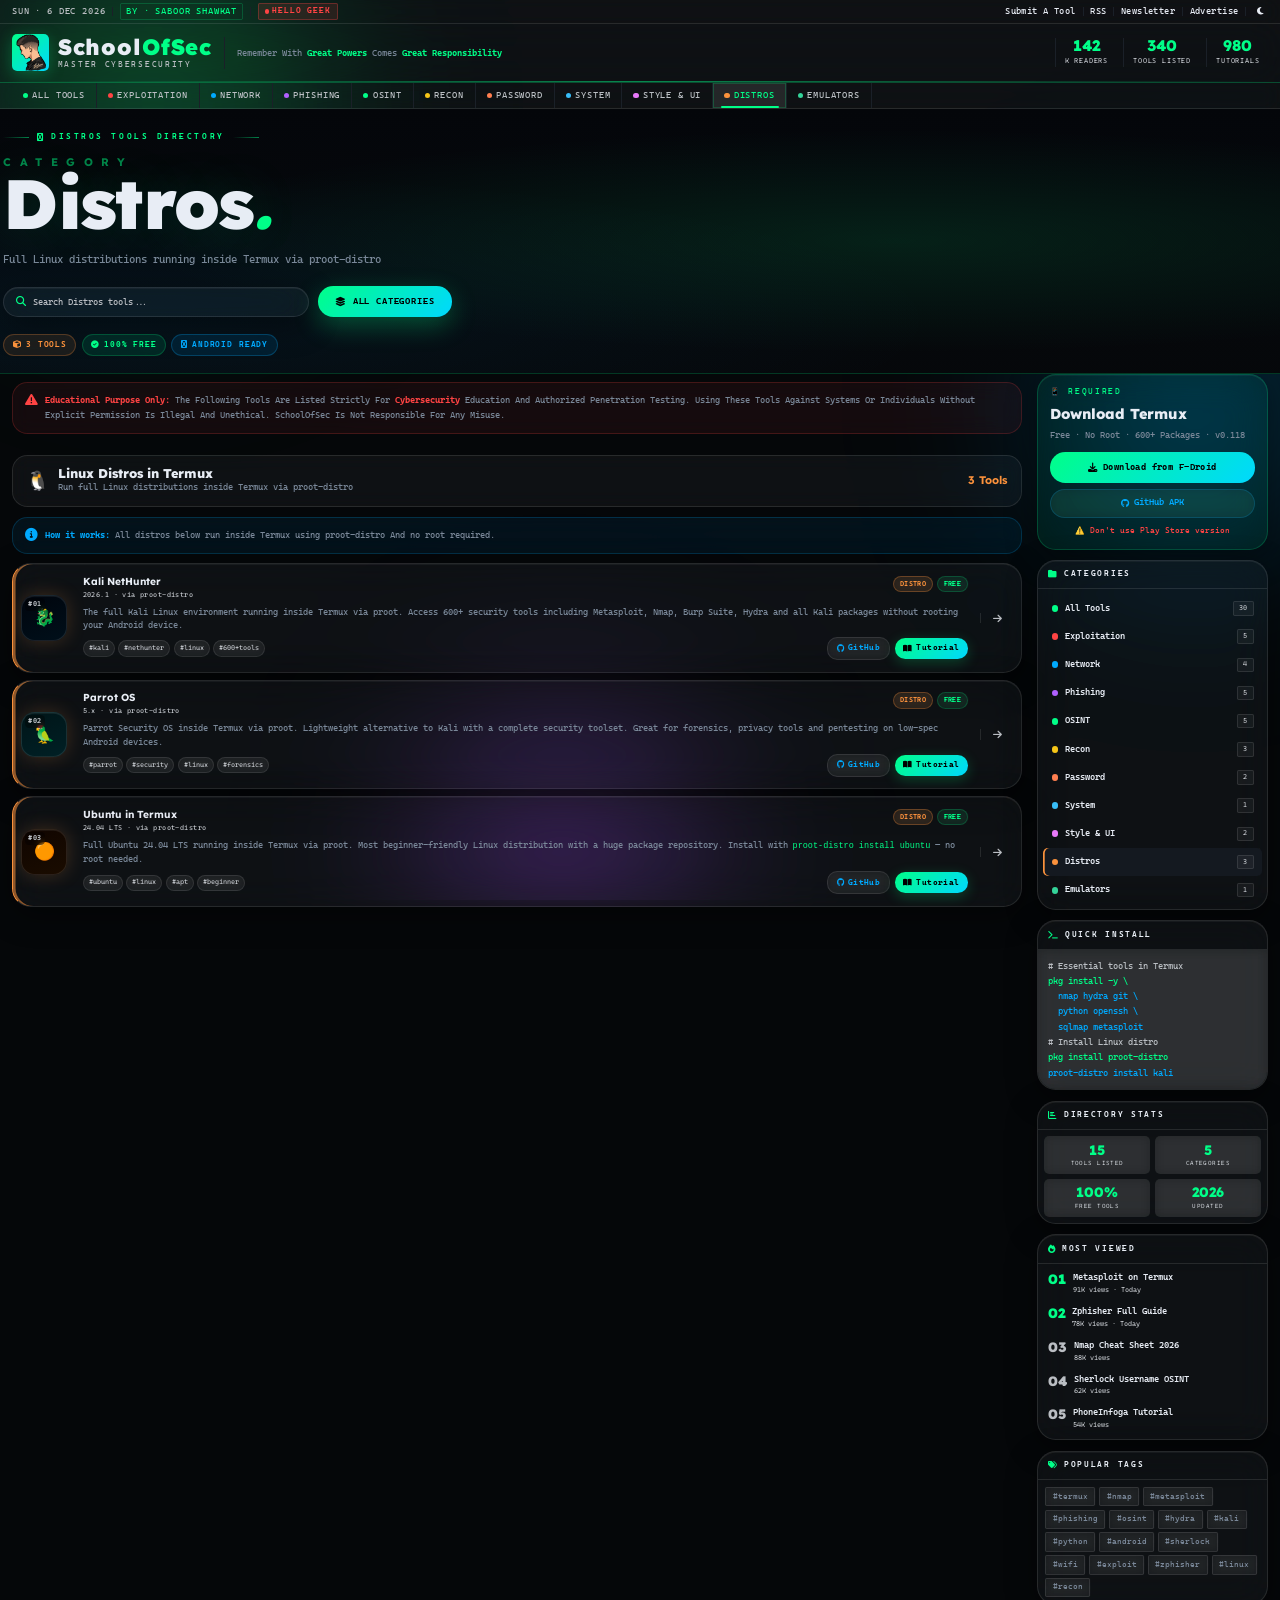
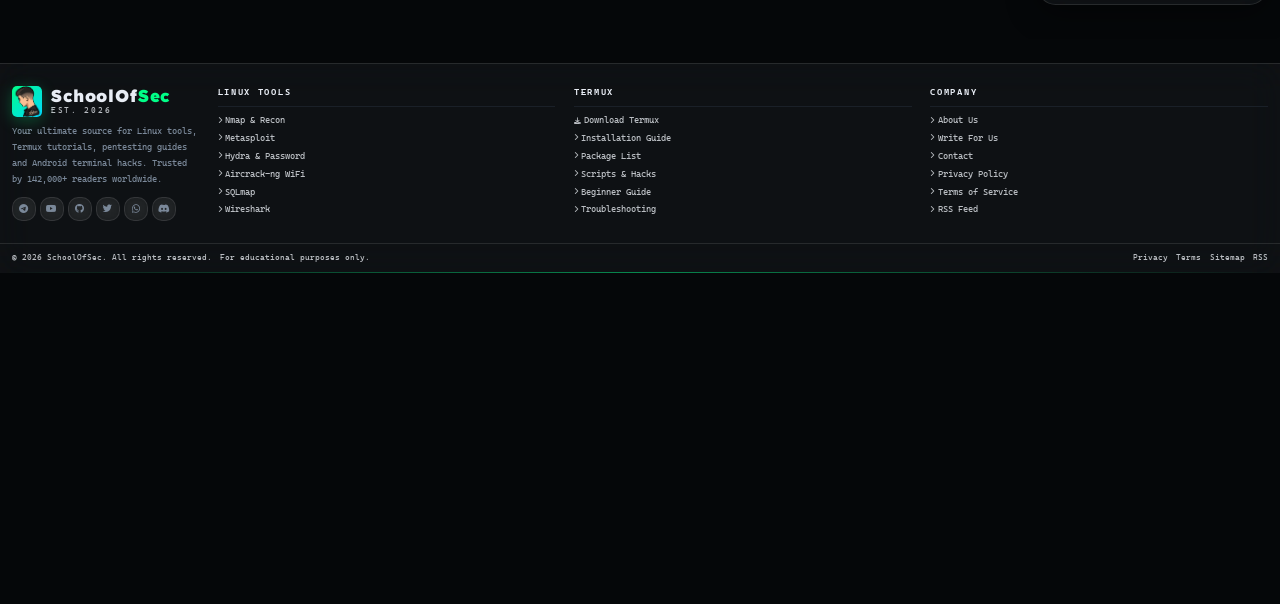
==== distros.html @ 0c061c38 "Add files via upload" ====
<!DOCTYPE html>
<html lang="en" data-theme="dark">
<head>

<meta charset="utf-8"/>
<meta content="width=device-width, initial-scale=1.0, viewport-fit=cover" name="viewport"/>
<title>Linux Distro Tools | SchoolOfSec</title>
<link href="assets/favicon.png" rel="icon" type="image/png"/>
<link href="https://fonts.googleapis.com" rel="preconnect"/>
<link crossorigin="" href="https://fonts.gstatic.com" rel="preconnect"/>
<link href="https://fonts.googleapis.com/css2?family=Lexend+Deca:wght@300;400;500;600;700;800;900&amp;family=Cascadia+Code:wght@200;300;400;500;600;700&amp;display=swap" rel="stylesheet"/>
<link href="https://cdnjs.cloudflare.com/ajax/libs/font-awesome/6.5.0/css/all.min.css" rel="stylesheet"/>
<link href="css/style.css" rel="stylesheet"/>
<link href="css/glass-theme.css" rel="stylesheet"/>
<base target="_blank"/>

</head>
<body>

<div aria-hidden="true" class="aurora-bg">
<span class="aurora-blob ab1"></span>
<span class="aurora-blob ab2"></span>
<span class="aurora-blob ab3"></span>
</div>

<div id="loader">
<div class="loader-term">
<div>root@geektimes:~$ <span style="color:var(--pri)">init_system()</span></div>
<div style="color:var(--t3)">Loading modules...</div>
<div style="color:var(--t3)">Mounting filesystem...</div>
<div style="color:var(--t3)">Establishing secure connection...</div>
</div>
<div class="loader-bar"><div class="loader-bar-inner" id="loaderBar"></div></div>
</div>
<div id="toastContainer"></div>
<div class="modal-overlay" id="modalOverlay" onclick="closeModal(event)">
<div class="modal-box" id="modalBox" onclick="event.stopPropagation()">
<div class="modal-hd">
<div class="modal-title" id="modalTitle">Tutorial</div>
<div class="modal-close" onclick="closeModal()"><i class="fa fa-times"></i></div>
</div>
<div class="modal-bd" id="modalBody"></div>
</div>
</div>

<div class="topbar">
<div class="topbar-w">
<div class="tb-left">
<span class="tb-date" id="tbDate">THU · 21 MAY 2026</span>
<div class="tb-sep"></div>
<span class="tb-edition">BY · SABOOR SHAWKAT</span>
<div class="tb-sep"></div>
<div class="live-pill"><span class="live-dot"></span>HELLO GEEK</div>
</div>
<div class="tb-right">
<a href="#" onclick="showToast('Submit feature coming soon!')">Submit A Tool</a>
<div class="tb-sep2"></div>
<a href="#">RSS</a>
<div class="tb-sep2"></div>
<a href="#">Newsletter</a>
<div class="tb-sep2"></div>
<a href="#">Advertise</a>
<div class="tb-sep2"></div>
<div class="theme-toggle" id="themeToggle" onclick="toggleTheme()" title="Toggle light / dark mode">
<i class="fa fa-moon"></i>
</div>
</div>
</div>
</div>

<div class="masthead">
<div class="mast-w">
<div class="logo-wrap">
<div class="logo-box"><a href="#"><img alt="SchoolOfSec logo" src="assets/profile.png"/></a></div>
<div class="logo-text">
<span class="logo-main">School<span>OfSec</span></span>
<span class="logo-sub">Master Cybersecurity</span>
</div>
</div>
<div class="mast-sep"></div>
<div class="mast-desc">
      Remember With <strong>Great Powers</strong> Comes <strong>Great Responsibility</strong><br/>
</div>
<div class="mast-right">
<div class="mstat"><span class="mstat-n counter" data-target="142">0</span><span class="mstat-l">K Readers</span></div>
<div class="mstat"><span class="mstat-n counter" data-target="340">0</span><span class="mstat-l">Tools Listed</span></div>
<div class="mstat"><span class="mstat-n counter" data-target="980">0</span><span class="mstat-l">Tutorials</span></div>
</div>
</div>
</div>

<div class="cat-strip"><div class="cs-inner">
<a href="index.html" class="cs-btn"><span class="cs-dot" style="background:var(--g)"></span>All Tools</a>
<a href="exploitation.html" class="cs-btn"><span class="cs-dot" style="background:#ff4444"></span>Exploitation</a>
<a href="network.html" class="cs-btn"><span class="cs-dot" style="background:#00aaff"></span>Network</a>
<a href="phishing.html" class="cs-btn"><span class="cs-dot" style="background:#b060ff"></span>Phishing</a>
<a href="osint.html" class="cs-btn"><span class="cs-dot" style="background:#00ff88"></span>OSINT</a>
<a href="recon.html" class="cs-btn"><span class="cs-dot" style="background:#f5c518"></span>Recon</a>
<a href="password.html" class="cs-btn"><span class="cs-dot" style="background:#ff7f50"></span>Password</a>
<a href="system.html" class="cs-btn"><span class="cs-dot" style="background:#38bdf8"></span>System</a>
<a href="style-ui.html" class="cs-btn"><span class="cs-dot" style="background:#e879f9"></span>Style & UI</a>
<a href="distros.html" class="cs-btn act"><span class="cs-dot" style="background:#fb923c"></span>Distros</a>
<a href="emulators.html" class="cs-btn"><span class="cs-dot" style="background:#34d399"></span>Emulators</a>
</div></div>

<div class="kali-hero" style="min-height:0">
  <div class="kali-overlay"></div>
  <div class="kali-inner" style="padding:26px 4px 20px">
    <div class="kali-left">
      <div class="kali-eyebrow">
        <span class="kali-eyebrow-line"></span>
        <span class="kali-eyebrow-tag"><i class="fa fa-linux"></i>Distros Tools Directory</span>
        <span class="kali-eyebrow-line"></span>
      </div>
      <h1 class="kali-title">
        <span class="kali-title-top">CATEGORY</span>
        <span class="kali-title-main">Distros<span class="kali-title-accent">.</span></span>
      </h1>
      <p class="kali-desc">Full Linux distributions running inside Termux via proot-distro</p>
      <div class="kali-actions">
        <div class="kali-search-wrap">
          <i class="fa fa-search kali-search-ico"></i>
          <input type="text" class="kali-search-input" placeholder="Search Distros tools..." id="heroSearch" oninput="liveSearch(this.value)"/>
        </div>
        <a href="index.html" class="kali-cta"><i class="fa fa-layer-group"></i> All Categories</a>
      </div>
      <div class="kali-badges">
        <span class="kali-badge" style="background:#fb923c1a;color:#fb923c;border:1px solid #fb923c40"><i class="fa fa-cube"></i> 3 Tools</span>
        <span class="kali-badge kali-badge-g"><i class="fa fa-check-circle"></i> 100% Free</span>
        <span class="kali-badge kali-badge-b"><i class="fa fa-android"></i> Android Ready</span>
      </div>
    </div>
  </div>
</div>

<div class="wrap">
  <div class="page-layout">
    <div id="toolsContainer">
<div class="warn-box">
<i class="fa fa-exclamation-triangle"></i>
<p><strong>Educational Purpose Only:</strong> The Following Tools Are Listed Strictly For <strong> Cybersecurity </strong> Education And Authorized Penetration Testing. Using These Tools Against Systems Or Individuals Without Explicit Permission Is Illegal And Unethical. SchoolOfSec Is Not Responsible For Any Misuse.</p>
</div>
<div class="cat-section-hd" data-section="distro" style="background:rgba(251,146,60,.06);border:1px solid rgba(251,146,60,.2)">
<div class="csh-icon">🐧</div>
<div class="csh-info">
<div class="csh-title">Linux Distros in Termux</div>
<div class="csh-desc">Run full Linux distributions inside Termux via proot-distro</div>
</div>
<div class="csh-count" style="color:#fb923c">3 Tools</div>
</div>
<div class="info-box">
<i class="fa fa-info-circle"></i>
<p><strong>How it works:</strong> All distros below run inside Termux using proot-distro And no root required.</p>
</div>
<div class="tools-list">
<div class="tool-card tc-distro" data-cat="distro" data-name="kali nethunter kali linux">
<div class="tc-icon-box" style="background:linear-gradient(160deg,#00050d,#000f1a)"><span class="tc-rank">#01</span>🐉</div>
<div class="tc-body">
<div class="tc-top">
<div class="tc-name-wrap"><div class="tc-name">Kali NetHunter</div><div class="tc-ver">2026.1 · via proot-distro</div></div>
<div class="tc-badges"><span class="tcb" style="background:rgba(251,146,60,.1);color:#fb923c;border:1px solid rgba(251,146,60,.3)">Distro</span><span class="tcb tcb-g">Free</span></div>
</div>
<div class="tc-desc">The full Kali Linux environment running inside Termux via proot. Access 600+ security tools including Metasploit, Nmap, Burp Suite, Hydra and all Kali packages without rooting your Android device.</div>
<div class="tc-foot">
<div class="tc-tags"><span class="tc-tag">#kali</span><span class="tc-tag">#nethunter</span><span class="tc-tag">#linux</span><span class="tc-tag">#600+tools</span></div>
<div class="tc-actions">
<a class="tc-btn tc-btn-o" href="#" onclick="showToast('Opening GitHub...')"><i class="fab fa-github"></i> GitHub</a>
<a class="tc-btn tc-btn-g" href="#" onclick="openTutorial('Kali NetHunter','&lt;p&gt;&lt;strong&gt;Install proot-distro:&lt;/strong&gt;&lt;/p&gt;&lt;pre&gt;pkg install proot-distro&lt;/pre&gt;&lt;p&gt;&lt;strong&gt;Install Kali:&lt;/strong&gt;&lt;/p&gt;&lt;pre&gt;proot-distro install kali&lt;/pre&gt;&lt;p&gt;&lt;strong&gt;Login:&lt;/strong&gt;&lt;/p&gt;&lt;pre&gt;proot-distro login kali&lt;/pre&gt;&lt;p&gt;&lt;strong&gt;Update Kali:&lt;/strong&gt;&lt;/p&gt;&lt;pre&gt;apt update &amp;&amp; apt full-upgrade -y&lt;/pre&gt;')"><i class="fa fa-book-open"></i> Tutorial</a>
</div>
</div>
</div>
<div class="tc-arr"><i class="fa fa-arrow-right"></i></div>
</div>
<div class="tool-card tc-distro" data-cat="distro" data-name="parrot os parrot">
<div class="tc-icon-box" style="background:linear-gradient(160deg,#001518,#002025)"><span class="tc-rank">#02</span>🦜</div>
<div class="tc-body">
<div class="tc-top">
<div class="tc-name-wrap"><div class="tc-name">Parrot OS</div><div class="tc-ver">5.x · via proot-distro</div></div>
<div class="tc-badges"><span class="tcb" style="background:rgba(251,146,60,.1);color:#fb923c;border:1px solid rgba(251,146,60,.3)">Distro</span><span class="tcb tcb-g">Free</span></div>
</div>
<div class="tc-desc">Parrot Security OS inside Termux via proot. Lightweight alternative to Kali with a complete security toolset. Great for forensics, privacy tools and pentesting on low-spec Android devices.</div>
<div class="tc-foot">
<div class="tc-tags"><span class="tc-tag">#parrot</span><span class="tc-tag">#security</span><span class="tc-tag">#linux</span><span class="tc-tag">#forensics</span></div>
<div class="tc-actions">
<a class="tc-btn tc-btn-o" href="#" onclick="showToast('Opening GitHub...')"><i class="fab fa-github"></i> GitHub</a>
<a class="tc-btn tc-btn-g" href="#" onclick="openTutorial('Parrot OS','&lt;p&gt;&lt;strong&gt;Install:&lt;/strong&gt;&lt;/p&gt;&lt;pre&gt;pkg install proot-distro\nproot-distro install parrot&lt;/pre&gt;&lt;p&gt;&lt;strong&gt;Login:&lt;/strong&gt;&lt;/p&gt;&lt;pre&gt;proot-distro login parrot&lt;/pre&gt;')"><i class="fa fa-book-open"></i> Tutorial</a>
</div>
</div>
</div>
<div class="tc-arr"><i class="fa fa-arrow-right"></i></div>
</div>
<div class="tool-card tc-distro" data-cat="distro" data-name="ubuntu">
<div class="tc-icon-box" style="background:linear-gradient(160deg,#100500,#1a0c00)"><span class="tc-rank">#03</span>🟠</div>
<div class="tc-body">
<div class="tc-top">
<div class="tc-name-wrap"><div class="tc-name">Ubuntu in Termux</div><div class="tc-ver">24.04 LTS · via proot-distro</div></div>
<div class="tc-badges"><span class="tcb" style="background:rgba(251,146,60,.1);color:#fb923c;border:1px solid rgba(251,146,60,.3)">Distro</span><span class="tcb tcb-g">Free</span></div>
</div>
<div class="tc-desc">Full Ubuntu 24.04 LTS running inside Termux via proot. Most beginner-friendly Linux distribution with a huge package repository. Install with <code style="color:var(--g)">proot-distro install ubuntu</code> — no root needed.</div>
<div class="tc-foot">
<div class="tc-tags"><span class="tc-tag">#ubuntu</span><span class="tc-tag">#linux</span><span class="tc-tag">#apt</span><span class="tc-tag">#beginner</span></div>
<div class="tc-actions">
<a class="tc-btn tc-btn-o" href="#" onclick="showToast('Opening GitHub...')"><i class="fab fa-github"></i> GitHub</a>
<a class="tc-btn tc-btn-g" href="#" onclick="openTutorial('Ubuntu in Termux','&lt;p&gt;&lt;strong&gt;Install:&lt;/strong&gt;&lt;/p&gt;&lt;pre&gt;pkg install proot-distro\nproot-distro install ubuntu&lt;/pre&gt;&lt;p&gt;&lt;strong&gt;Login:&lt;/strong&gt;&lt;/p&gt;&lt;pre&gt;proot-distro login ubuntu&lt;/pre&gt;&lt;p&gt;&lt;strong&gt;Update:&lt;/strong&gt;&lt;/p&gt;&lt;pre&gt;apt update &amp;&amp; apt upgrade -y&lt;/pre&gt;')"><i class="fa fa-book-open"></i> Tutorial</a>
</div>
</div>
</div>
<div class="tc-arr"><i class="fa fa-arrow-right"></i></div>
</div>
</div>
<div id="noResults" style="display:none;text-align:center;padding:40px 20px;color:var(--t3)">
<div style="font-size:36px;margin-bottom:10px">🔍</div>
<div style="font-family:var(--head);font-size:16px;color:var(--t2);margin-bottom:6px">No Tools Found</div>
<div style="font-size:11px">Try A Different Search Term Or Category</div>
</div>
    </div>

    <div class="sidebar">
<div class="widget" style="background:var(--g4);border-color:rgba(0,255,136,.2)">
<div class="w-bd" style="padding:14px">
<div style="font-size:9px;color:var(--g);letter-spacing:2px;text-transform:uppercase;margin-bottom:5px">📱 Required</div>
<div style="font-family:var(--head);font-size:17px;font-weight:800;color:var(--t1);margin-bottom:4px">Download Termux</div>
<div style="font-size:10px;color:var(--t2);margin-bottom:10px">Free · No Root · 600+ Packages · v0.118</div>
<a class="btn-dl" href="https://f-droid.org/packages/com.termux/" onclick="showToast('Redirecting to F-Droid...')" target="_blank"><i class="fa fa-download"></i> Download from F-Droid</a>
<a class="btn-dl-sec" href="https://github.com/termux/termux-app/releases" onclick="showToast('Redirecting to GitHub...')" target="_blank"><i class="fab fa-github"></i> GitHub APK</a>
<div style="font-size:9px;color:var(--r);margin-top:8px;text-align:center">⚠️ Don't use Play Store version</div>
</div>
</div>
<div class="widget"><div class="w-hd"><div class="w-title"><i class="fa fa-folder"></i> Categories</div></div><div class="w-bd" style="padding:6px">
<a href="index.html" class="cat-list-item"><div class="cli-left"><div class="cli-dot" style="background:var(--g)"></div><span class="cli-name">All Tools</span></div><span class="cli-count">30</span></a>
<a href="exploitation.html" class="cat-list-item"><div class="cli-left"><div class="cli-dot" style="background:#ff4444"></div><span class="cli-name">Exploitation</span></div><span class="cli-count">5</span></a>
<a href="network.html" class="cat-list-item"><div class="cli-left"><div class="cli-dot" style="background:#00aaff"></div><span class="cli-name">Network</span></div><span class="cli-count">4</span></a>
<a href="phishing.html" class="cat-list-item"><div class="cli-left"><div class="cli-dot" style="background:#b060ff"></div><span class="cli-name">Phishing</span></div><span class="cli-count">5</span></a>
<a href="osint.html" class="cat-list-item"><div class="cli-left"><div class="cli-dot" style="background:#00ff88"></div><span class="cli-name">OSINT</span></div><span class="cli-count">5</span></a>
<a href="recon.html" class="cat-list-item"><div class="cli-left"><div class="cli-dot" style="background:#f5c518"></div><span class="cli-name">Recon</span></div><span class="cli-count">3</span></a>
<a href="password.html" class="cat-list-item"><div class="cli-left"><div class="cli-dot" style="background:#ff7f50"></div><span class="cli-name">Password</span></div><span class="cli-count">2</span></a>
<a href="system.html" class="cat-list-item"><div class="cli-left"><div class="cli-dot" style="background:#38bdf8"></div><span class="cli-name">System</span></div><span class="cli-count">1</span></a>
<a href="style-ui.html" class="cat-list-item"><div class="cli-left"><div class="cli-dot" style="background:#e879f9"></div><span class="cli-name">Style & UI</span></div><span class="cli-count">2</span></a>
<a href="distros.html" class="cat-list-item" style="background:var(--bg3);box-shadow:inset 2px 0 0 #fb923c"><div class="cli-left"><div class="cli-dot" style="background:#fb923c"></div><span class="cli-name">Distros</span></div><span class="cli-count">3</span></a>
<a href="emulators.html" class="cat-list-item"><div class="cli-left"><div class="cli-dot" style="background:#34d399"></div><span class="cli-name">Emulators</span></div><span class="cli-count">1</span></a>
</div></div>
<div class="widget">
<div class="w-hd"><div class="w-title"><i class="fa fa-terminal"></i> Quick Install</div></div>
<div class="qi-code" onclick="copyToClipboard(this)"><span style="color:var(--t3)"># Essential tools in Termux</span>
<span style="color:var(--g)">pkg install -y \</span>
<span style="color:var(--b)">  nmap hydra git \</span>
<span style="color:var(--b)">  python openssh \</span>
<span style="color:var(--b)">  sqlmap metasploit</span>
<span style="color:var(--t3)"># Install Linux distro</span>
<span style="color:var(--g)">pkg install proot-distro</span>
<span style="color:var(--b)">proot-distro install kali</span></div>
</div>
<div class="widget">
<div class="w-hd"><div class="w-title"><i class="fa fa-chart-bar"></i> Directory Stats</div></div>
<div class="sgrid">
<div class="sbox"><span class="sn counter" data-target="30">0</span><span class="sl">Tools Listed</span></div>
<div class="sbox"><span class="sn counter" data-target="10">0</span><span class="sl">Categories</span></div>
<div class="sbox"><span class="sn">100%</span><span class="sl">Free Tools</span></div>
<div class="sbox"><span class="sn">2026</span><span class="sl">Updated</span></div>
</div>
</div>
<div class="widget">
<div class="w-hd"><div class="w-title"><i class="fa fa-fire"></i> Most Viewed</div></div>
<div class="w-bd" style="padding:4px">
<div class="trow"><div class="tr-n h">01</div><div class="tr-inf"><div class="tr-t">Metasploit on Termux</div><div class="tr-m">91K views · Today</div></div></div>
<div class="trow"><div class="tr-n h">02</div><div class="tr-inf"><div class="tr-t">Zphisher Full Guide</div><div class="tr-m">78K views · Today</div></div></div>
<div class="trow"><div class="tr-n">03</div><div class="tr-inf"><div class="tr-t">Nmap Cheat Sheet 2026</div><div class="tr-m">88K views</div></div></div>
<div class="trow"><div class="tr-n">04</div><div class="tr-inf"><div class="tr-t">Sherlock Username OSINT</div><div class="tr-m">62K views</div></div></div>
<div class="trow"><div class="tr-n">05</div><div class="tr-inf"><div class="tr-t">PhoneInfoga Tutorial</div><div class="tr-m">54K views</div></div></div>
</div>
</div>
<div class="widget">
<div class="w-hd"><div class="w-title"><i class="fa fa-tags"></i> Popular Tags</div></div>
<div class="tcloud">
<span class="tg" onclick="liveSearch('termux')">#termux</span><span class="tg" onclick="liveSearch('nmap')">#nmap</span><span class="tg" onclick="liveSearch('metasploit')">#metasploit</span>
<span class="tg" onclick="liveSearch('phishing')">#phishing</span><span class="tg" onclick="liveSearch('osint')">#osint</span><span class="tg" onclick="liveSearch('hydra')">#hydra</span>
<span class="tg" onclick="liveSearch('kali')">#kali</span><span class="tg" onclick="liveSearch('python')">#python</span><span class="tg" onclick="liveSearch('android')">#android</span>
<span class="tg" onclick="liveSearch('sherlock')">#sherlock</span><span class="tg" onclick="liveSearch('wifi')">#wifi</span><span class="tg" onclick="liveSearch('exploit')">#exploit</span>
<span class="tg" onclick="liveSearch('zphisher')">#zphisher</span><span class="tg" onclick="liveSearch('linux')">#linux</span><span class="tg" onclick="liveSearch('recon')">#recon</span>
</div>
</div>
    </div>
  </div>
</div>

<footer>
<div class="footer-top">
<div>
<div class="logo-wrap" style="margin-bottom:8px">
<div class="logo-box" style="width:36px;height:36px;font-size:18px"><a href="#"><img alt="SchoolOfSec logo" src="assets/profile.png"/></a></div>
<div class="logo-text">
<span class="logo-main" style="font-size:20px">SchoolOf<span>Sec</span></span>
<span class="logo-sub">Est. 2026</span>
</div>
</div>
<p class="fb-desc">Your ultimate source for Linux tools, Termux tutorials, pentesting guides and Android terminal hacks. Trusted by 142,000+ readers worldwide.</p>
<div class="soc-row">
<a class="soc-btn" href="https://t.me/termux_tools_official" onclick="showToast('Opening Telegram...')" target="_blank"><i class="fab fa-telegram"></i></a>
<a class="soc-btn" href="#" onclick="showToast('Opening YouTube...')"><i class="fab fa-youtube"></i></a>
<a class="soc-btn" href="#" onclick="showToast('Opening GitHub...')"><i class="fab fa-github"></i></a>
<a class="soc-btn" href="#" onclick="showToast('Opening Twitter...')"><i class="fab fa-twitter"></i></a>
<a class="soc-btn" href="https://whatsapp.com/channel/0029Vaia9SGHbFUxOSZvwB1y" onclick="showToast('Opening WhatsApp...')" target="_blank"><i class="fab fa-whatsapp"></i></a>
<a class="soc-btn" href="#" onclick="showToast('Opening Discord...')"><i class="fab fa-discord"></i></a>
</div>
</div>
<div>
<div class="fc-t">Linux Tools</div>
<ul class="f-links">
<li><a href="network.html"><i class="fa fa-chevron-right"></i>Nmap &amp; Recon</a></li>
<li><a href="exploitation.html"><i class="fa fa-chevron-right"></i>Metasploit</a></li>
<li><a href="password.html"><i class="fa fa-chevron-right"></i>Hydra &amp; Password</a></li>
<li><a href="network.html"><i class="fa fa-chevron-right"></i>Aircrack-ng WiFi</a></li>
<li><a href="#"><i class="fa fa-chevron-right"></i>SQLmap</a></li>
<li><a href="#"><i class="fa fa-chevron-right"></i>Wireshark</a></li>
</ul>
</div>
<div>
<div class="fc-t">Termux</div>
<ul class="f-links">
<li><a href="https://f-droid.org/packages/com.termux/" onclick="showToast('Redirecting to F-Droid...')" target="_blank"><i class="fa fa-download"></i>Download Termux</a></li>
<li><a href="#"><i class="fa fa-chevron-right"></i>Installation Guide</a></li>
<li><a href="#"><i class="fa fa-chevron-right"></i>Package List</a></li>
<li><a href="#"><i class="fa fa-chevron-right"></i>Scripts &amp; Hacks</a></li>
<li><a href="#"><i class="fa fa-chevron-right"></i>Beginner Guide</a></li>
<li><a href="#"><i class="fa fa-chevron-right"></i>Troubleshooting</a></li>
</ul>
</div>
<div>
<div class="fc-t">Company</div>
<ul class="f-links">
<li><a href="#"><i class="fa fa-chevron-right"></i>About Us</a></li>
<li><a href="#"><i class="fa fa-chevron-right"></i>Write For Us</a></li>
<li><a href="#"><i class="fa fa-chevron-right"></i>Contact</a></li>
<li><a href="#"><i class="fa fa-chevron-right"></i>Privacy Policy</a></li>
<li><a href="#"><i class="fa fa-chevron-right"></i>Terms of Service</a></li>
<li><a href="#"><i class="fa fa-chevron-right"></i>RSS Feed</a></li>
</ul>
</div>
</div>
<div class="footer-bot">
<div class="fb-l">
<span>© 2026 SchoolOfSec. All rights reserved.</span>
<span>For educational purposes only.</span>
</div>
<div class="fb-r">
<a href="#">Privacy</a>
<a href="#">Terms</a>
<a href="#">Sitemap</a>
<a href="#">RSS</a>
</div>
</div>
</footer>

<div id="backToTop" onclick="window.scrollTo({top:0,behavior:'smooth'})"><i class="fa fa-arrow-up"></i></div>

<script src="js/main.js"></script>
</body>
</html>
---- css/style.css ----
/* ============================================================
   DESIGN TOKENS
   ============================================================ */
:root {
  --bg0:#050709; --bg1:#0a0d12; --bg2:#0f1318; --bg3:#141920; --bg4:#1a2028; --surf:#1e2530;
  --g:#00ff88; --g2:#00cc6a; --g3:#00ff8833; --g4:#00ff8812; --g5:#00ff8808;
  --b:#00aaff; --b2:#00aaff33; --b3:#00aaff11;
  --y:#f5c518; --r:#ff4444; --p:#b060ff; --o:#ff7f50;
  --t1:#e8edf5; --t2:#7a8899; --t3:#babec3;
  --mono:'Cascadia Code','Courier New',monospace;
  --head:'Lexend Deca',sans-serif;
  --rad:6px; --rad2:10px; --rad3:14px;
  --shadow-glow:0 0 20px rgba(0,255,136,0.15),0 0 40px rgba(0,255,136,0.05);
}
[data-theme="light"]{
  --bg0:#f0f4f8; --bg1:#ffffff; --bg2:#f5f8fc; --bg3:#eaeef4; --bg4:#e0e6ef;
  --g:#007a3d; --g2:#006030; --g3:#007a3d22; --g4:#007a3d0e; --g5:#007a3d08;
  --b:#006fa8; --b2:#006fa822; --b3:#006fa810;
  --t1:#0d1520; --t2:#4a5a6e; --t3:#9aabb8;
  --shadow-glow:0 0 20px rgba(0,122,61,0.15),0 0 40px rgba(0,122,61,0.05);
}

/* ── OVERFLOW FIX ── */
html,body{overflow-x:hidden;max-width:100%;width:100%}
body>*{max-width:100%;overflow-x:hidden}
*,*::before,*::after{box-sizing:border-box;margin:0;padding:0}
html{scroll-behavior:smooth;-webkit-tap-highlight-color:transparent;zoom:.85}
body{font-family:var(--mono);background:var(--bg0);color:var(--t1);font-size:14px;line-height:1.6;transition:background .3s,color .3s;position:relative;cursor:default}
a{color:inherit;text-decoration:none}
img{display:block;max-width:100%}
button{cursor:pointer;font-family:var(--mono)}
input,button{max-width:100%}

.wrap{max-width:100%;margin:0 auto;padding:0 14px;width:100%}

/* ── LOADING SCREEN ── */
#loader{position:fixed;inset:0;background:var(--bg0);z-index:100000;display:flex;flex-direction:column;align-items:center;justify-content:center;transition:opacity .6s,visibility .6s}
#loader.hidden{opacity:0;visibility:hidden}
.loader-term{font-family:var(--mono);font-size:13px;color:var(--g);line-height:1.8}
.loader-bar{width:200px;height:2px;background:var(--bg4);border-radius:2px;margin-top:20px;overflow:hidden}
.loader-bar-inner{height:100%;width:0%;background:linear-gradient(90deg,var(--g),var(--b));border-radius:2px;transition:width .3s}

/* ── TOPBAR ── */
.topbar{background:var(--bg2);border-bottom:1px solid var(--bg4);height:28px;display:flex;align-items:center;overflow:hidden;padding-left:env(safe-area-inset-left);padding-right:env(safe-area-inset-right)}
.topbar-w{max-width:100%;margin:0 auto;padding:0 14px;width:100%;display:flex;align-items:center;justify-content:space-between;gap:10px;overflow:hidden}
.tb-left{display:flex;align-items:center;gap:8px;flex-shrink:0}
.tb-date{font-size:10px;color:var(--t3);letter-spacing:1px;white-space:nowrap}
.tb-sep{width:1px;height:10px;background:var(--bg4);flex-shrink:0}
.tb-edition{font-size:10px;color:var(--g);border:1px solid var(--g3);padding:1px 6px;border-radius:2px;letter-spacing:1px;white-space:nowrap}
.live-pill{display:inline-flex;align-items:center;gap:4px;background:rgba(255,68,68,.12);border:1px solid rgba(255,68,68,.3);color:var(--r);font-size:9px;font-weight:700;letter-spacing:1px;padding:2px 7px;border-radius:2px;white-space:nowrap;flex-shrink:0}
.live-dot{width:5px;height:5px;background:var(--r);border-radius:50%;flex-shrink:0;animation:lp 1.5s ease infinite}
@keyframes lp{0%,100%{transform:scale(1)}50%{transform:scale(1.7);opacity:.4}}
.tb-right{display:flex;align-items:center;gap:8px;flex-shrink:0}
.tb-right a{font-size:10px;color:var(--t1);letter-spacing:.5px;white-space:nowrap;transition:color .15s}
.tb-right a:hover{color:var(--g)}
.tb-sep2{width:1px;height:10px;background:var(--bg4)}
.theme-toggle{display:flex;align-items:center;justify-content:center;width:18px;height:18px;border-radius:50%;color:var(--t1);font-size:10px;cursor:pointer;transition:color .15s,transform .3s;flex-shrink:0}
.theme-toggle:hover{color:var(--g);transform:rotate(20deg)}

/* ── MASTHEAD ── */
.masthead{background:var(--bg1);border-bottom:2px solid var(--g);padding:12px 0;overflow:hidden;position:relative}
.masthead::after{content:'';position:absolute;bottom:0;left:0;right:0;height:1px;background:linear-gradient(90deg,transparent,var(--g),transparent);opacity:.5}
.mast-w{max-width:100%;margin:0 auto;padding:0 14px;display:flex;align-items:center;gap:14px;flex-wrap:wrap;width:100%}
.logo-wrap{display:flex;align-items:center;gap:10px;flex-shrink:0}
.logo-box{width:44px;height:44px;background:var(--g);border-radius:var(--rad);display:flex;align-items:center;justify-content:center;font-size:22px;flex-shrink:0;position:relative;overflow:hidden;transition:transform .3s,box-shadow .3s}
.logo-box img{width:100%;height:100%;object-fit:cover;display:block}
.logo-box a{width:100%;height:100%;display:flex;align-items:center;justify-content:center}
.logo-box:hover{transform:rotate(5deg) scale(1.05);box-shadow:var(--shadow-glow)}
.logo-box::after{content:'';position:absolute;inset:0;background:linear-gradient(135deg,transparent 40%,rgba(255,255,255,.2) 50%,transparent 60%);transform:translateX(-100%);transition:transform .5s}
.logo-box:hover::after{transform:translateX(100%)}
.logo-text{display:flex;flex-direction:column;line-height:1.1}
.logo-main{font-family:var(--head);font-size:26px;font-weight:900;letter-spacing:1px;color:var(--t1);white-space:nowrap}
.logo-main span{color:var(--g)}
.logo-sub{font-size:9px;color:var(--t3);letter-spacing:2px;text-transform:uppercase;margin-top:2px}
.mast-sep{width:1px;height:38px;background:var(--bg4);flex-shrink:0}
.mast-desc{font-size:11px;color:var(--t2);line-height:1.5;flex:1;min-width:0}
.mast-desc strong{color:var(--g)}
.mast-right{display:flex;align-items:center;gap:8px;flex-wrap:wrap;flex-shrink:0}
.mstat{text-align:center;padding:0 10px;border-left:1px solid var(--bg4);transition:transform .2s}
.mstat:hover{transform:translateY(-2px)}
.mstat-n{font-family:var(--head);font-size:18px;font-weight:800;color:var(--g);display:block;line-height:1;transition:color .2s}
.mstat:hover .mstat-n{color:var(--t1)}
.mstat-l{font-size:8px;color:var(--t3);letter-spacing:1px;text-transform:uppercase;margin-top:3px;display:block}

/* ── NAVBAR ── */
.navbar{position:sticky;top:0;z-index:200;background:var(--bg2);border-bottom:1px solid var(--bg4);overflow:visible;backdrop-filter:blur(12px);background:rgba(15,19,24,.9)}
.nav-w{max-width:100%;margin:0 auto;padding:0 14px;height:42px;display:flex;align-items:stretch;width:100%}
.nav-list{display:flex;align-items:stretch;list-style:none;flex:1;gap:0;overflow-x:auto;scrollbar-width:none;-webkit-overflow-scrolling:touch}
.nav-list::-webkit-scrollbar{display:none}
.nav-list>li{position:relative;display:flex;flex-shrink:0}
.nav-list>li>a{display:flex;align-items:center;gap:4px;padding:0 12px;font-size:11px;font-weight:600;letter-spacing:.5px;color:var(--t2);border-right:1px solid var(--bg4);transition:all .15s;white-space:nowrap;text-transform:uppercase;position:relative}
.nav-list>li>a::after{content:'';position:absolute;bottom:0;left:0;width:0;height:2px;background:var(--g);transition:width .3s}
.nav-list>li>a:hover,.nav-list>li.cur>a{color:var(--t1);background:var(--bg3)}
.nav-list>li>a:hover::after{width:100%}
.nav-list>li.cur>a{color:var(--g);border-bottom:2px solid var(--g)}
.nav-list>li.cur>a::after{display:none}
.nbadge{font-size:8px;font-weight:800;padding:1px 5px;border-radius:2px;letter-spacing:.5px}
.nb-g{background:var(--g);color:#000} .nb-b{background:var(--b);color:#000} .nb-r{background:var(--r);color:#fff}
.chev{font-size:8px;opacity:.4;transition:transform .2s}
.nav-list>li:hover .chev{transform:rotate(180deg)}
.ddrop{position:absolute;top:100%;left:0;background:var(--bg2);border:1px solid var(--bg4);border-top:2px solid var(--g);min-width:190px;padding:5px;opacity:0;visibility:hidden;transform:translateY(-6px) scale(.95);transition:all .18s;z-index:300;box-shadow:0 20px 50px rgba(0,0,0,.6);border-radius:0 0 var(--rad) var(--rad)}
.nav-list>li:hover .ddrop{opacity:1;visibility:visible;transform:translateY(0) scale(1)}
.ddrop a{display:flex;align-items:center;gap:8px;padding:7px 9px;font-size:11px;color:var(--t2);border-radius:4px;transition:all .12s;position:relative;overflow:hidden}
.ddrop a::before{content:'';position:absolute;left:0;top:0;bottom:0;width:2px;background:var(--g);transform:scaleY(0);transition:transform .2s}
.ddrop a:hover{color:var(--g);background:var(--g4)}
.ddrop a:hover::before{transform:scaleY(1)}
.ddrop a i{width:13px;color:var(--g);font-size:11px}
.ddrop-sep{height:1px;background:var(--bg4);margin:3px 0}
.nav-right{display:flex;align-items:center;gap:5px;padding-left:8px;flex-shrink:0}
.nsearch{display:flex;align-items:center;background:var(--bg3);border:1px solid var(--bg4);border-radius:4px;padding:4px 9px;gap:5px;transition:border-color .2s,box-shadow .2s}
.nsearch:focus-within{border-color:var(--g);box-shadow:0 0 0 3px var(--g4)}
.nsearch input{background:none;border:none;outline:none;font-family:var(--mono);font-size:10px;color:var(--t1);width:110px}
.nsearch input::placeholder{color:var(--t3)}
.nsearch i{color:var(--t3);font-size:11px;transition:color .2s}
.nsearch:focus-within i{color:var(--g)}
.icon-btn{width:30px;height:30px;background:var(--bg3);border:1px solid var(--bg4);border-radius:4px;display:flex;align-items:center;justify-content:center;color:var(--t2);font-size:12px;transition:all .15s;position:relative;flex-shrink:0;cursor:pointer;overflow:hidden}
.icon-btn:hover{color:var(--g);border-color:var(--g3);transform:translateY(-1px);box-shadow:var(--shadow-glow)}
.icon-btn .dot{position:absolute;top:4px;right:4px;width:5px;height:5px;background:var(--r);border-radius:50%;border:1px solid var(--bg2);animation:lp 2s ease infinite}
[data-theme="dark"] .i-sun{display:inline}[data-theme="dark"] .i-moon{display:none}
[data-theme="light"] .i-sun{display:none}[data-theme="light"] .i-moon{display:inline}

/* ── CAT STRIP ── */
.cat-strip{background:var(--bg3);border-bottom:1px solid var(--bg4);overflow-x:auto;scrollbar-width:none;-webkit-overflow-scrolling:touch;width:100%}
.cat-strip::-webkit-scrollbar{display:none}
.cs-inner{display:flex;align-items:center;max-width:100%;margin:0 auto;padding:0 14px;white-space:nowrap;min-width:max-content}
.cs-btn{display:flex;align-items:center;gap:5px;padding:7px 13px;font-size:10px;letter-spacing:1px;color:var(--t3);border-right:1px solid var(--bg4);cursor:pointer;transition:all .15s;text-transform:uppercase;white-space:nowrap;flex-shrink:0;position:relative}
.cs-btn:hover,.cs-btn.act{color:var(--t1);background:var(--bg4)}
.cs-btn.act{color:var(--g)}
.cs-btn.act::after{content:'';position:absolute;bottom:0;left:10%;right:10%;height:2px;background:var(--g);border-radius:2px}
.cs-dot{width:6px;height:6px;border-radius:50%;flex-shrink:0;transition:transform .2s,box-shadow .2s}
.cs-btn:hover .cs-dot{transform:scale(1.3);box-shadow:0 0 8px currentColor}

/* ============================================================
   KALI HERO BANNER — ENHANCED
   ============================================================ */
.kali-hero{
  position:relative;overflow:hidden;
  background:#050709;
  min-height:420px;
  display:flex;align-items:center;
  border-bottom:2px solid rgba(0,255,136,.2);
}
.kali-canvas{position:absolute;inset:0;width:100%;height:100%;opacity:.18;pointer-events:none}
.kali-overlay{
  position:absolute;inset:0;pointer-events:none;
  background:
    radial-gradient(ellipse at 70% 50%, rgba(0,255,136,.10) 0%,transparent 60%),
    radial-gradient(ellipse at 10% 80%, rgba(0,170,255,.07) 0%,transparent 50%),
    linear-gradient(180deg,rgba(5,7,9,.0) 0%,rgba(5,7,9,.8) 100%);
}
.kali-inner{
  max-width:100%;margin:0 auto;padding:20px 10px 16px;
  position:relative;z-index:2;
  display:flex;align-items:center;gap:40px;width:100%;
}
.kali-left{flex:1;min-width:0}
.kali-eyebrow{display:flex;align-items:center;gap:10px;margin-bottom:16px}
.kali-eyebrow-line{flex:0 0 30px;height:1px;background:linear-gradient(90deg,transparent,rgba(0,255,136,.5))}
.kali-eyebrow-tag{font-size:9px;font-weight:700;letter-spacing:3px;color:var(--g);text-transform:uppercase;display:flex;align-items:center;gap:6px;white-space:nowrap}
.kali-eyebrow-tag i{font-size:10px;animation:lp 2s ease infinite}

.kali-title{
  font-family:var(--head);
  line-height:.92;
  margin-bottom:18px;
  display:flex;flex-direction:column;
}
.kali-title-top{
  font-size:13px;letter-spacing:10px;font-weight:700;
  color:rgba(0,255,136,.5);text-transform:uppercase;
  margin-bottom:4px;
}
.kali-title-main{
  font-size:clamp(48px,7vw,82px);font-weight:900;
  color:#e8edf5;letter-spacing:-1px;
  text-shadow:0 0 60px rgba(0,255,136,.15);
  position:relative;
}
/* Glitch effect on hover */
.kali-title-main:hover{animation:glitch .3s ease}
@keyframes glitch{
  0%{text-shadow:2px 0 var(--r),-2px 0 var(--b)}
  25%{text-shadow:-2px 0 var(--r),2px 0 var(--b)}
  50%{text-shadow:2px 0 var(--b),-2px 0 var(--r)}
  75%{text-shadow:-2px 0 var(--b),2px 0 var(--r)}
  100%{text-shadow:0 0 60px rgba(0,255,136,.15)}
}
.kali-title-accent{color:var(--g);font-style:italic}
.kali-title-sub{
  font-size:clamp(12px,2vw,16px);letter-spacing:8px;font-weight:600;
  color:var(--t2);text-transform:uppercase;margin-top:4px;
}

.kali-desc{font-size:12.5px;color:var(--t2);line-height:1.75;max-width:540px;margin-bottom:20px}

.kali-terminal-line{
  display:inline-flex;align-items:center;gap:4px;
  background:rgba(0,0,0,.5);border:1px solid rgba(0,255,136,.15);
  border-radius:6px;padding:8px 14px;
  font-family:var(--mono);font-size:11px;
  margin-bottom:22px;
  transition:border-color .3s,box-shadow .3s;
}
.kali-terminal-line:hover{border-color:rgba(0,255,136,.4);box-shadow:0 0 15px rgba(0,255,136,.1)}
.kali-prompt{color:#e879f9;font-weight:700}
.kali-at{color:var(--t3)}
.kali-path{color:var(--b)}
.kali-sym{color:var(--t1);margin:0 4px}
.kali-cmd{color:var(--g)}
.kali-cursor{color:var(--g);animation:blink .8s step-end infinite}
@keyframes blink{50%{opacity:0}}

.kali-actions{display:flex;gap:10px;align-items:center;flex-wrap:wrap;margin-bottom:20px}
.kali-search-wrap{
  display:flex;align-items:center;gap:8px;
  background:rgba(255,255,255,.04);border:1px solid rgba(0,255,136,.2);
  border-radius:8px;padding:10px 14px;flex:1;min-width:200px;max-width:360px;
  transition:border-color .2s,box-shadow .2s,background .2s;
}
.kali-search-wrap:focus-within{border-color:var(--g);background:rgba(0,255,136,.04);box-shadow:0 0 0 3px var(--g4)}
.kali-search-ico{color:var(--g);font-size:12px;flex-shrink:0;transition:transform .2s}
.kali-search-wrap:focus-within .kali-search-ico{transform:scale(1.2)}
.kali-search-input{background:none;border:none;outline:none;font-family:var(--mono);font-size:11px;color:var(--t1);width:100%;min-width:0}
.kali-search-input::placeholder{color:var(--t3)}
.kali-cta{
  display:inline-flex;align-items:center;gap:7px;
  background:var(--g);color:#000;
  padding:10px 20px;border-radius:8px;
  font-size:11px;font-weight:800;letter-spacing:1px;
  text-transform:uppercase;transition:all .2s;white-space:nowrap;flex-shrink:0;
  position:relative;overflow:hidden;
}
.kali-cta:hover{background:var(--g2);transform:translateY(-2px);box-shadow:0 8px 24px rgba(0,255,136,.25)}
.kali-cta::after{content:'';position:absolute;inset:0;background:linear-gradient(135deg,transparent 40%,rgba(255,255,255,.3) 50%,transparent 60%);transform:translateX(-100%);transition:transform .5s}
.kali-cta:hover::after{transform:translateX(100%)}

.kali-badges{display:flex;gap:6px;flex-wrap:wrap}
.kali-badge{
  display:inline-flex;align-items:center;gap:5px;
  font-size:9px;font-weight:700;letter-spacing:1px;
  padding:4px 10px;border-radius:3px;text-transform:uppercase;
  transition:transform .2s,box-shadow .2s;cursor:default;
}
.kali-badge:hover{transform:translateY(-2px)}
.kali-badge-r{background:rgba(255,68,68,.1);color:#ff4444;border:1px solid rgba(255,68,68,.25)}
.kali-badge-g{background:rgba(0,255,136,.07);color:var(--g);border:1px solid rgba(0,255,136,.2)}
.kali-badge-b{background:rgba(0,170,255,.1);color:var(--b);border:1px solid rgba(0,170,255,.25)}
.kali-badge-y{background:rgba(245,197,24,.1);color:#f5c518;border:1px solid rgba(245,197,24,.25)}
.kali-badge-r:hover{box-shadow:0 4px 12px rgba(255,68,68,.2)}
.kali-badge-g:hover{box-shadow:0 4px 12px rgba(0,255,136,.2)}
.kali-badge-b:hover{box-shadow:0 4px 12px rgba(0,170,255,.2)}
.kali-badge-y:hover{box-shadow:0 4px 12px rgba(245,197,24,.2)}

/* Right side — dragon badge */
.kali-right{flex-shrink:0;display:flex;flex-direction:column;align-items:center;gap:20px}
.kali-dragon-badge{position:relative;width:170px;height:170px;display:flex;align-items:center;justify-content:center;flex-shrink:0}
.kali-dragon-inner{
  width:110px;height:110px;border-radius:50%;
  background:radial-gradient(circle at 40% 35%,#0d1a0f 0%,#050709 70%);
  border:2px solid rgba(0,255,136,.3);
  display:flex;flex-direction:column;align-items:center;justify-content:center;
  position:relative;z-index:3;
  box-shadow:0 0 40px rgba(0,255,136,.12),inset 0 0 20px rgba(0,255,136,.06);
  transition:transform .3s,box-shadow .3s;
}
.kali-dragon-badge:hover .kali-dragon-inner{transform:scale(1.05);box-shadow:0 0 60px rgba(0,255,136,.2),inset 0 0 30px rgba(0,255,136,.1)}
.kali-dragon-icon{font-size:36px;margin-bottom:2px;filter:drop-shadow(0 0 8px rgba(0,255,136,.3));transition:transform .3s}
.kali-dragon-badge:hover .kali-dragon-icon{transform:scale(1.1) rotate(5deg)}
.kali-dragon-label{font-family:var(--head);font-size:11px;font-weight:900;letter-spacing:4px;color:var(--g)}
.kali-dragon-sub{font-size:7px;letter-spacing:3px;color:var(--t3);text-transform:uppercase}
.kali-dragon-ring{
  position:absolute;border-radius:50%;border:1px solid;
  animation:rotatering linear infinite;
}
.kali-ring1{
  width:130px;height:130px;
  border-color:rgba(0,255,136,.15);
  border-top-color:rgba(0,255,136,.5);
  animation-duration:8s;
}
.kali-ring2{
  width:150px;height:150px;
  border-color:rgba(0,255,136,.07);
  border-right-color:rgba(0,170,255,.4);
  animation-duration:14s;
  animation-direction:reverse;
}
.kali-ring3{
  width:168px;height:168px;
  border-color:rgba(0,255,136,.04);
  border-bottom-color:rgba(176,96,255,.3);
  animation-duration:20s;
}
@keyframes rotatering{to{transform:rotate(360deg)}}

.kali-stat-grid{display:grid;grid-template-columns:1fr 1fr;gap:8px}
.kali-stat{
  background:rgba(255,255,255,.03);border:1px solid rgba(0,255,136,.1);
  border-radius:8px;padding:12px 14px;text-align:center;min-width:72px;
  transition:all .2s;cursor:default;
}
.kali-stat:hover{background:rgba(0,255,136,.05);border-color:rgba(0,255,136,.25);transform:translateY(-2px)}
.kali-stat-n{font-family:var(--head);font-size:20px;font-weight:900;color:var(--g);display:block;line-height:1;transition:transform .2s}
.kali-stat:hover .kali-stat-n{transform:scale(1.1)}
.kali-stat-l{font-size:8px;color:var(--t3);letter-spacing:1px;text-transform:uppercase;margin-top:4px;display:block}

/* ============================================================
   CATEGORIES GRID SECTION
   ============================================================ */
.cat-grid-section{
  background:var(--bg1);
  border-bottom:1px solid var(--bg4);
  padding:28px 0 24px;
}
.cgs-header{display:flex;align-items:flex-start;justify-content:space-between;gap:16px;flex-wrap:wrap;margin-bottom:18px}
.cgs-title-wrap{display:flex;align-items:center;gap:8px}
.cgs-bar{width:3px;height:18px;background:var(--g);border-radius:2px;flex-shrink:0;animation:pulsebar 2s ease infinite}
@keyframes pulsebar{0%,100%{opacity:1}50%{opacity:.5}}
.cgs-title{font-family:var(--head);font-size:12px;font-weight:800;letter-spacing:.5px;text-transform:uppercase;color:var(--t1)}
.cgs-chip{font-size:9px;background:var(--bg3);border:1px solid var(--bg4);color:var(--t3);padding:2px 8px;border-radius:2px;letter-spacing:.5px}
.cgs-sub{font-size:10px;color:var(--t3);letter-spacing:.5px;align-self:flex-end}

.cat-grid{
  display:grid;
  grid-template-columns:repeat(5,1fr);
  gap:10px;
}
.cat-grid-card{
  display:flex;align-items:center;gap:8px;
  background:var(--bg2);border:1px solid var(--bg4);
  border-radius:var(--rad2);padding:10px 10px;
  cursor:pointer;transition:all .2s;position:relative;overflow:hidden;
  border-bottom:2px solid transparent;
}
.cat-grid-card::after{
  content:'';position:absolute;inset:0;
  background:radial-gradient(circle at 20% 50%,rgba(255,255,255,.025),transparent 60%);
  pointer-events:none;
}
.cat-grid-card:hover{
  background:var(--bg3);
  transform:translateY(-2px);
  box-shadow:0 8px 24px rgba(0,0,0,.25);
  border-bottom-color:var(--cgc,var(--g));
}
.cgc-icon{
  width:38px;height:38px;border-radius:8px;flex-shrink:0;
  display:flex;align-items:center;justify-content:center;
  font-size:18px;border:1px solid transparent;
  transition:transform .2s,box-shadow .2s;
}
.cat-grid-card:hover .cgc-icon{transform:scale(1.1) rotate(5deg);box-shadow:0 0 12px var(--cgc,var(--g))}
.cgc-body{flex:1;min-width:0}
.cgc-name{font-family:var(--head);font-size:11px;font-weight:700;color:var(--t1);line-height:1.2;white-space:nowrap;overflow:hidden;text-overflow:ellipsis}
.cgc-desc{font-size:8px;color:var(--t3);margin-top:2px;white-space:nowrap;overflow:hidden;text-overflow:ellipsis}
.cgc-count{font-size:8px;font-weight:700;margin-top:4px;letter-spacing:.5px}
.cgc-arrow{font-size:8px;opacity:0;transform:translateX(-4px);transition:all .2s;flex-shrink:0}
.cat-grid-card:hover .cgc-arrow{opacity:1;transform:translateX(0)}

/* ============================================================
   SECTION HEADER
   ============================================================ */
.sh{display:flex;align-items:center;justify-content:space-between;padding:20px 0 10px;border-bottom:1px solid var(--bg4);margin-bottom:14px}
.sh-l{display:flex;align-items:center;gap:8px}
.sh-bar{width:3px;height:16px;border-radius:2px;flex-shrink:0}
.sh-title{font-family:var(--head);font-size:14px;font-weight:800;letter-spacing:.5px;text-transform:uppercase;color:var(--t1)}
.sh-chip{font-size:9px;background:var(--bg3);border:1px solid var(--bg4);color:var(--t3);padding:2px 8px;border-radius:2px;letter-spacing:.5px}
.sh-link{font-size:10px;color:var(--g);letter-spacing:1px;display:flex;align-items:center;gap:4px;transition:gap .15s;white-space:nowrap}
.sh-link:hover{gap:7px}

/* ============================================================
   FILTER TABS
   ============================================================ */
.filter-tabs{display:flex;gap:6px;flex-wrap:wrap;padding:16px 0 4px}
.ftab{
  display:inline-flex;align-items:center;gap:6px;
  padding:7px 14px;border-radius:var(--rad2);
  font-size:10px;font-weight:700;letter-spacing:.5px;
  border:1px solid var(--bg4);background:var(--bg2);
  color:var(--t2);cursor:pointer;transition:all .18s;
  text-transform:uppercase;white-space:nowrap;
  position:relative;overflow:hidden;
}
.ftab:hover{color:var(--t1);border-color:var(--bg4);background:var(--bg3);transform:translateY(-1px)}
.ftab.act{color:#000;border-color:transparent}
.ftab i{font-size:10px}
.ftab .fc{font-size:8px;background:rgba(0,0,0,.2);padding:1px 5px;border-radius:10px;font-weight:800}
.ftab::after{content:'';position:absolute;inset:0;background:linear-gradient(135deg,transparent 40%,rgba(255,255,255,.2) 50%,transparent 60%);transform:translateX(-100%);transition:transform .5s}
.ftab:hover::after{transform:translateX(100%)}

/* ============================================================
   CATEGORY SECTION HEADER STRIP
   ============================================================ */
.cat-section-hd{
  display:flex;align-items:center;gap:10px;
  padding:12px 16px;
  border-radius:var(--rad2);
  margin:24px 0 12px;
  position:relative;overflow:hidden;
}
.cat-section-hd::before{content:'';position:absolute;inset:0;opacity:.07}
.csh-icon{font-size:22px;flex-shrink:0;position:relative;z-index:1;transition:transform .3s}
.cat-section-hd:hover .csh-icon{transform:scale(1.2) rotate(10deg)}
.csh-info{flex:1;position:relative;z-index:1}
.csh-title{font-family:var(--head);font-size:15px;font-weight:800;color:var(--t1);line-height:1}
.csh-desc{font-size:10px;color:var(--t2);margin-top:2px}
.csh-count{font-family:var(--head);font-size:13px;font-weight:700;position:relative;z-index:1;flex-shrink:0}

/* ============================================================
   TOOL CARD — landscape compact with 3D tilt
   ============================================================ */
.tools-list{display:flex;flex-direction:column;gap:8px;width:100%}

.tool-card{
  display:flex;align-items:stretch;
  background:var(--bg2);border:1px solid var(--bg4);
  border-radius:var(--rad2);overflow:hidden;
  cursor:pointer;transition:all .2s;
  width:100%;position:relative;
  border-left:3px solid transparent;
  transform-style:preserve-3d;
  perspective:1000px;
}
.tool-card:hover{background:var(--bg3);transform:translateX(2px) translateZ(10px)}
.tool-card.tc-exploit{border-left-color:var(--r)}
.tool-card.tc-network{border-left-color:var(--b)}
.tool-card.tc-phishing{border-left-color:var(--p)}
.tool-card.tc-osint{border-left-color:var(--g)}
.tool-card.tc-recon{border-left-color:var(--y)}
.tool-card.tc-password{border-left-color:var(--o)}
.tool-card.tc-system{border-left-color:#38bdf8}
.tool-card.tc-style{border-left-color:#e879f9}
.tool-card.tc-distro{border-left-color:#fb923c}
.tool-card.tc-emulator{border-left-color:#34d399}

.tool-card:hover.tc-exploit{background:rgba(255,68,68,.04)}
.tool-card:hover.tc-network{background:rgba(0,170,255,.04)}
.tool-card:hover.tc-phishing{background:rgba(176,96,255,.04)}
.tool-card:hover.tc-osint{background:rgba(0,255,136,.04)}
.tool-card:hover.tc-recon{background:rgba(245,197,24,.04)}
.tool-card:hover.tc-password{background:rgba(255,127,80,.04)}
.tool-card:hover.tc-system{background:rgba(56,189,248,.04)}
.tool-card:hover.tc-style{background:rgba(232,121,249,.04)}
.tool-card:hover.tc-distro{background:rgba(251,146,60,.04)}
.tool-card:hover.tc-emulator{background:rgba(52,211,153,.04)}

/* Spotlight effect */
.tool-card::before{
  content:'';position:absolute;inset:0;
  background:radial-gradient(circle at var(--mouse-x,50%) var(--mouse-y,50%),rgba(0,255,136,.08),transparent 50%);
  opacity:0;transition:opacity .3s;pointer-events:none;z-index:1;
}
.tool-card:hover::before{opacity:1}

/* icon box */
.tc-icon-box{
  width:40px;flex-shrink:0;
  display:flex;align-items:center;justify-content:center;
  font-size:20px;position:relative;
  background:var(--bg3);border-right:1px solid var(--bg4);
  transition:background .2s;
}
.tool-card:hover .tc-icon-box{background:var(--bg4)}
.tc-icon-box .tc-rank{
  position:absolute;top:5px;left:5px;
  font-family:var(--mono);font-size:8px;font-weight:700;
  color:var(--t3);letter-spacing:.5px;
}

/* body */
.tc-body{flex:1;padding:11px 14px;display:flex;flex-direction:column;justify-content:space-between;gap:6px;min-width:0;position:relative;z-index:2}
.tc-top{display:flex;align-items:flex-start;justify-content:space-between;gap:8px}
.tc-name-wrap{flex:1;min-width:0}
.tc-name{font-family:var(--head);font-size:12px;font-weight:700;color:var(--t1);line-height:1.2;word-wrap:break-word;transition:color .15s}
.tool-card:hover .tc-name{color:var(--g)}
.tc-ver{font-size:8px;color:var(--t3);font-family:var(--mono);letter-spacing:.5px;margin-top:2px}
.tc-badges{display:flex;gap:4px;flex-wrap:wrap;flex-shrink:0}
.tcb{font-size:8px;font-weight:700;padding:2px 7px;border-radius:2px;letter-spacing:.5px;text-transform:uppercase;white-space:nowrap;transition:transform .2s}
.tcb:hover{transform:scale(1.05)}
.tcb-g{background:var(--g4);color:var(--g);border:1px solid var(--g3)}
.tcb-r{background:rgba(255,68,68,.12);color:var(--r);border:1px solid rgba(255,68,68,.25)}
.tcb-b{background:rgba(0,170,255,.1);color:var(--b);border:1px solid var(--b2)}
.tcb-y{background:rgba(245,197,24,.1);color:var(--y);border:1px solid rgba(245,197,24,.25)}
.tcb-p{background:rgba(176,96,255,.1);color:var(--p);border:1px solid rgba(176,96,255,.25)}

/* desc */
.tc-desc{font-size:10px;color:var(--t2);line-height:1.55;word-wrap:break-word}

/* footer */
.tc-foot{display:flex;align-items:center;justify-content:space-between;flex-wrap:wrap;gap:6px}
.tc-tags{display:flex;gap:4px;flex-wrap:wrap}
.tc-tag{font-size:8px;color:var(--t3);background:var(--bg4);padding:2px 6px;border-radius:2px;font-family:var(--mono);transition:all .2s;cursor:pointer}
.tc-tag:hover{background:var(--g);color:#000}
.tc-actions{display:flex;align-items:center;gap:6px}
.tc-btn{
  display:inline-flex;align-items:center;gap:4px;
  padding:5px 10px;border-radius:var(--rad);
  font-size:9px;font-weight:700;border:none;
  transition:all .18s;text-decoration:none;cursor:pointer;
  white-space:nowrap;font-family:var(--mono);letter-spacing:.5px;
  position:relative;overflow:hidden;
}
.tc-btn::after{content:'';position:absolute;inset:0;background:linear-gradient(135deg,transparent 40%,rgba(255,255,255,.2) 50%,transparent 60%);transform:translateX(-100%);transition:transform .5s}
.tc-btn:hover::after{transform:translateX(100%)}
.tc-btn-g{background:var(--g);color:#000}
.tc-btn-g:hover{background:var(--g2);transform:translateY(-1px);box-shadow:0 4px 12px rgba(0,255,136,.3)}
.tc-btn-o{background:transparent;color:var(--b);border:1px solid var(--b2)}
.tc-btn-o:hover{background:var(--b3);transform:translateY(-1px)}

/* difficulty stars */
.tc-diff{display:flex;align-items:center;gap:3px;font-size:9px;color:var(--t3)}
.tc-diff .dot-fill{color:var(--g)}
.tc-diff .dot-half{color:var(--y)}

/* right arrow */
.tc-arr{padding:0 14px;display:flex;align-items:center;justify-content:center;color:var(--t3);font-size:12px;flex-shrink:0;transition:color .15s,transform .15s;border-left:1px solid var(--bg4);position:relative;z-index:2}
.tool-card:hover .tc-arr{color:var(--g);transform:translateX(2px)}

/* ============================================================
   GRID VIEW (2-col for featured)
   ============================================================ */
.tools-grid-2{display:grid;grid-template-columns:1fr 1fr;gap:8px}

/* ============================================================
   FEATURED TOOL CARD (bigger)
   ============================================================ */
.tool-card-feat{
  background:var(--bg2);border:1px solid var(--bg4);
  border-radius:var(--rad3);overflow:hidden;cursor:pointer;
  transition:all .2s;flex-direction:column;display:flex;
  position:relative;
}
.tool-card-feat:hover{border-color:rgba(0,255,136,.3);transform:translateY(-2px);box-shadow:0 8px 30px rgba(0,0,0,.3)}
.tool-card-feat::before{
  content:'';position:absolute;inset:0;
  background:radial-gradient(circle at var(--mouse-x,50%) var(--mouse-y,50%),rgba(0,255,136,.06),transparent 50%);
  opacity:0;transition:opacity .3s;pointer-events:none;z-index:1;
}
.tool-card-feat:hover::before{opacity:1}
.tcf-banner{
  height:100px;display:flex;align-items:center;justify-content:center;
  font-size:44px;position:relative;overflow:hidden;flex-shrink:0;
}
.tcf-banner::before{content:'';position:absolute;inset:0;background-image:linear-gradient(rgba(0,255,136,.05) 1px,transparent 1px),linear-gradient(90deg,rgba(0,255,136,.05) 1px,transparent 1px);background-size:20px 20px}
.tcf-body{padding:14px;flex:1;display:flex;flex-direction:column;gap:8px;position:relative;z-index:2}
.tcf-cats{display:flex;gap:5px;flex-wrap:wrap}
.tcf-name{font-family:var(--head);font-size:14px;font-weight:800;color:var(--t1);line-height:1.2;word-wrap:break-word;transition:color .15s}
.tool-card-feat:hover .tcf-name{color:var(--g)}
.tcf-desc{font-size:11px;color:var(--t2);line-height:1.6;word-wrap:break-word}
.tcf-foot{display:flex;align-items:center;justify-content:space-between;gap:8px;flex-wrap:wrap;padding-top:8px;border-top:1px solid var(--bg4);margin-top:auto}
.tcf-foot-left{display:flex;gap:5px;flex-wrap:wrap}

/* ============================================================
   SIDEBAR
   ============================================================ */
.page-layout{display:grid;grid-template-columns:1fr 272px;gap:18px;padding:0 0 40px;align-items:start}
.sidebar{display:flex;flex-direction:column;gap:12px;position:sticky;top:52px;min-width:0}
.widget{background:var(--bg2);border:1px solid var(--bg4);border-radius:var(--rad2);overflow:hidden;width:100%;transition:transform .2s,border-color .2s}
.widget:hover{border-color:var(--bg4)}
.w-hd{padding:9px 12px;border-bottom:1px solid var(--bg4);display:flex;align-items:center;justify-content:space-between}
.w-title{font-size:9px;font-weight:700;letter-spacing:2px;text-transform:uppercase;color:var(--t1);display:flex;align-items:center;gap:6px}
.w-title i{color:var(--g);font-size:10px;transition:transform .2s}
.widget:hover .w-title i{transform:scale(1.2)}
.w-link{font-size:8px;color:var(--g)}
.w-bd{padding:8px}
/* dl */
.btn-dl{display:flex;align-items:center;justify-content:center;gap:6px;background:var(--g);color:#000;padding:10px;border-radius:var(--rad);font-size:11px;font-weight:700;letter-spacing:.5px;border:none;transition:all .2s;width:100%;text-decoration:none;cursor:pointer;position:relative;overflow:hidden}
.btn-dl:hover{background:var(--g2);transform:translateY(-1px);box-shadow:0 4px 16px rgba(0,255,136,.25)}
.btn-dl::after{content:'';position:absolute;inset:0;background:linear-gradient(135deg,transparent 40%,rgba(255,255,255,.3) 50%,transparent 60%);transform:translateX(-100%);transition:transform .5s}
.btn-dl:hover::after{transform:translateX(100%)}
.btn-dl-sec{display:flex;align-items:center;justify-content:center;gap:6px;background:transparent;color:var(--b);padding:8px;border-radius:var(--rad);font-size:10px;font-weight:600;border:1px solid var(--b2);transition:all .2s;width:100%;text-decoration:none;margin-top:6px;cursor:pointer}
.btn-dl-sec:hover{background:var(--b3);transform:translateY(-1px)}
/* cat list */
.cat-list-item{display:flex;align-items:center;justify-content:space-between;padding:8px 10px;border-radius:var(--rad);cursor:pointer;transition:all .12s;gap:8px}
.cat-list-item:hover{background:var(--bg3);transform:translateX(2px)}
.cli-left{display:flex;align-items:center;gap:8px}
.cli-dot{width:8px;height:8px;border-radius:50%;flex-shrink:0;transition:transform .2s,box-shadow .2s}
.cat-list-item:hover .cli-dot{transform:scale(1.2);box-shadow:0 0 6px currentColor}
.cli-name{font-size:10px;font-weight:600;color:var(--t1);transition:color .2s}
.cat-list-item:hover .cli-name{color:var(--g)}
.cli-count{font-size:8px;font-family:var(--mono);color:var(--t3);background:var(--bg3);border:1px solid var(--bg4);padding:1px 6px;border-radius:2px;transition:all .2s}
.cat-list-item:hover .cli-count{background:var(--g);color:#000;border-color:var(--g)}
/* tags */
.tcloud{display:flex;flex-wrap:wrap;gap:4px;padding:8px}
.tg{font-size:9px;background:var(--bg3);border:1px solid var(--bg4);color:var(--t2);padding:3px 8px;border-radius:2px;cursor:pointer;transition:all .12s}
.tg:hover{background:var(--g);color:#000;border-color:var(--g);transform:translateY(-1px)}
/* stats */
.sgrid{display:grid;grid-template-columns:1fr 1fr;gap:5px;padding:7px}
.sbox{background:var(--bg3);border-radius:var(--rad);padding:8px;text-align:center;transition:all .2s;cursor:default}
.sbox:hover{background:var(--bg4);transform:translateY(-2px)}
.sn{font-family:var(--head);font-size:16px;font-weight:800;color:var(--g);display:block;line-height:1;transition:transform .2s}
.sbox:hover .sn{transform:scale(1.1)}
.sl{font-size:7px;color:var(--t3);letter-spacing:.5px;text-transform:uppercase;margin-top:2px;display:block}
/* quick install */
.qi-code{background:var(--bg0);padding:10px 12px;font-family:var(--mono);font-size:10px;color:var(--g);line-height:1.8;overflow-x:auto;white-space:pre;position:relative;cursor:pointer;transition:background .2s}
.qi-code:hover{background:var(--bg1)}
.qi-code::after{content:'Click to copy';position:absolute;top:4px;right:6px;font-size:7px;color:var(--t3);background:var(--bg3);padding:1px 4px;border-radius:2px;opacity:0;transition:opacity .2s}
.qi-code:hover::after{opacity:1}
/* trending */
.trow{display:flex;align-items:flex-start;gap:8px;padding:6px 8px;border-radius:var(--rad);cursor:pointer;transition:all .12s}
.trow:hover{background:var(--bg3);transform:translateX(2px)}
.tr-n{font-family:var(--head);font-size:16px;font-weight:900;color:var(--t3);line-height:1;min-width:18px;flex-shrink:0;transition:color .2s}
.tr-n.h{color:var(--g)}
.trow:hover .tr-n.h{color:var(--t1)}
.tr-t{font-size:10px;font-weight:600;color:var(--t1);line-height:1.3;margin-bottom:2px;word-wrap:break-word;transition:color .2s}
.trow:hover .tr-t{color:var(--g)}
.tr-m{font-size:8px;color:var(--t3)}

/* ============================================================
   INFO / WARN BOXES
   ============================================================ */
.info-box{background:rgba(0,170,255,.07);border:1px solid rgba(0,170,255,.2);border-radius:var(--rad2);padding:12px 14px;margin:10px 0;display:flex;align-items:flex-start;gap:9px;transition:all .2s}
.info-box:hover{border-color:rgba(0,170,255,.4);box-shadow:0 4px 16px rgba(0,170,255,.1)}
.info-box i{color:var(--b);font-size:15px;flex-shrink:0;margin-top:1px;transition:transform .2s}
.info-box:hover i{transform:scale(1.2)}
.info-box p{font-size:11px;color:var(--t2);line-height:1.6;margin:0;word-wrap:break-word}
.info-box p strong{color:var(--b)}
.warn-box{background:rgba(255,68,68,.07);border:1px solid rgba(255,68,68,.2);border-radius:var(--rad2);padding:12px 14px;margin:10px 0;display:flex;align-items:flex-start;gap:9px;transition:all .2s}
.warn-box:hover{border-color:rgba(255,68,68,.4);box-shadow:0 4px 16px rgba(255,68,68,.1)}
.warn-box i{color:var(--r);font-size:15px;flex-shrink:0;margin-top:1px;animation:shake 2s ease infinite}
@keyframes shake{0%,100%{transform:rotate(0)}10%{transform:rotate(-5deg)}20%{transform:rotate(5deg)}30%{transform:rotate(0)}}
.warn-box p{font-size:11px;color:var(--t2);line-height:1.6;margin:0;word-wrap:break-word}
.warn-box p strong{color:var(--r)}

/* ============================================================
   FOOTER
   ============================================================ */
footer{margin-top:28px;background:var(--bg1);border-top:1px solid var(--bg4);overflow:hidden;position:relative}
footer::before{content:'';position:absolute;bottom:0;left:0;right:0;height:1px;background:linear-gradient(90deg,transparent,var(--g),transparent);opacity:.5}
.footer-top{max-width:100%;margin:0 auto;padding:26px 14px;display:grid;grid-template-columns:220px 1fr 1fr 1fr;gap:22px;width:100%}
.fb-desc{font-size:11px;color:var(--t2);line-height:1.7;margin:8px 0 12px;word-wrap:break-word}
.soc-row{display:flex;gap:5px;flex-wrap:wrap}
.soc-btn{width:28px;height:28px;background:var(--bg3);border:1px solid var(--bg4);border-radius:var(--rad);display:flex;align-items:center;justify-content:center;color:var(--t2);font-size:11px;cursor:pointer;transition:all .15s;position:relative;overflow:hidden}
.soc-btn:hover{color:var(--g);border-color:var(--g3);transform:translateY(-2px);box-shadow:var(--shadow-glow)}
.soc-btn::after{content:'';position:absolute;inset:0;background:linear-gradient(135deg,transparent 40%,rgba(255,255,255,.2) 50%,transparent 60%);transform:translateX(-100%);transition:transform .5s}
.soc-btn:hover::after{transform:translateX(100%)}
.fc-t{font-size:10px;font-weight:700;letter-spacing:2px;text-transform:uppercase;color:var(--t1);padding-bottom:8px;border-bottom:1px solid var(--bg4);margin-bottom:8px}
.f-links{list-style:none;display:flex;flex-direction:column;gap:5px}
.f-links a{font-size:10px;color:var(--t3);transition:all .12s;display:flex;align-items:center;gap:4px}
.f-links a:hover{color:var(--g);transform:translateX(3px)}
.f-links a i{font-size:8px;transition:transform .2s}
.f-links a:hover i{transform:translateX(2px)}
.footer-bot{border-top:1px solid var(--bg4);padding:10px 14px;max-width:100%;margin:0 auto;display:flex;align-items:center;justify-content:space-between;flex-wrap:wrap;gap:6px}
.fb-l,.fb-r{font-size:9px;color:var(--t3);display:flex;align-items:center;gap:10px;flex-wrap:wrap}
.fb-r a{color:var(--t3);transition:all .12s}
.fb-r a:hover{color:var(--g)}

/* ============================================================
   BACK TO TOP BUTTON
   ============================================================ */
#backToTop{
  position:fixed;bottom:calc(24px + env(safe-area-inset-bottom));right:calc(24px + env(safe-area-inset-right));width:40px;height:40px;
  background:var(--bg2);border:1px solid var(--bg4);border-radius:50%;
  display:flex;align-items:center;justify-content:center;color:var(--g);
  font-size:14px;cursor:pointer;opacity:0;visibility:hidden;transform:translateY(10px);
  transition:all .3s;z-index:500;backdrop-filter:blur(8px);
  box-shadow:0 4px 16px rgba(0,0,0,.3);
}
#backToTop.visible{opacity:1;visibility:visible;transform:translateY(0)}
#backToTop:hover{background:var(--g);color:#000;border-color:var(--g);transform:translateY(-2px);box-shadow:var(--shadow-glow)}

/* ============================================================
   TOAST NOTIFICATIONS
   ============================================================ */
#toastContainer{position:fixed;bottom:calc(20px + env(safe-area-inset-bottom));left:50%;transform:translateX(-50%);z-index:100001;display:flex;flex-direction:column;gap:8px;pointer-events:none;width:calc(100% - 24px);max-width:340px}
.toast{
  background:var(--bg2);border:1px solid var(--g3);border-radius:var(--rad2);
  padding:10px 16px;font-size:11px;color:var(--t1);display:flex;align-items:center;gap:8px;
  box-shadow:0 8px 32px rgba(0,0,0,.5);backdrop-filter:blur(12px);
  animation:toastIn .4s ease,toastOut .4s ease 2.6s forwards;pointer-events:auto;
  min-width:200px;
}
.toast i{color:var(--g);font-size:12px}
@keyframes toastIn{from{opacity:0;transform:translateY(20px)}to{opacity:1;transform:translateY(0)}}
@keyframes toastOut{from{opacity:1;transform:translateY(0)}to{opacity:0;transform:translateY(-20px)}}

/* ============================================================
   MODAL POPUP
   ============================================================ */
.modal-overlay{position:fixed;inset:0;background:rgba(0,0,0,.7);backdrop-filter:blur(8px);z-index:1000;opacity:0;visibility:hidden;transition:all .3s;display:flex;align-items:center;justify-content:center;padding:20px}
.modal-overlay.active{opacity:1;visibility:visible}
.modal-box{background:var(--bg2);border:1px solid var(--bg4);border-radius:var(--rad3);max-width:600px;width:100%;max-height:80vh;overflow-y:auto;transform:scale(.9) translateY(20px);transition:transform .3s;box-shadow:0 25px 80px rgba(0,0,0,.6)}
.modal-overlay.active .modal-box{transform:scale(1) translateY(0)}
.modal-hd{padding:16px 20px;border-bottom:1px solid var(--bg4);display:flex;align-items:center;justify-content:space-between}
.modal-title{font-family:var(--head);font-size:16px;font-weight:800;color:var(--t1)}
.modal-close{width:28px;height:28px;background:var(--bg3);border:1px solid var(--bg4);border-radius:var(--rad);display:flex;align-items:center;justify-content:center;color:var(--t2);cursor:pointer;transition:all .2s;font-size:12px}
.modal-close:hover{background:var(--r);color:#fff;border-color:var(--r)}
.modal-bd{padding:20px}
.modal-bd p{font-size:11px;color:var(--t2);line-height:1.7;margin-bottom:10px}
.modal-bd code{background:var(--bg0);padding:2px 6px;border-radius:3px;color:var(--g);font-family:var(--mono);font-size:10px}
.modal-bd pre{background:var(--bg0);padding:12px;border-radius:var(--rad);overflow-x:auto;font-family:var(--mono);font-size:10px;color:var(--g);line-height:1.8;border:1px solid var(--bg4);position:relative;cursor:pointer}
.modal-bd pre::after{content:'Click to copy';position:absolute;top:4px;right:6px;font-size:7px;color:var(--t3);background:var(--bg3);padding:1px 4px;border-radius:2px;opacity:0;transition:opacity .2s}
.modal-bd pre:hover::after{opacity:1}

/* ============================================================
   ANIMATED COUNTER
   ============================================================ */
.counter{transition:color .2s}

/* ============================================================
   PARTICLE CANVAS FOR HERO
   ============================================================ */
#particleCanvas{position:absolute;inset:0;pointer-events:none;z-index:1;opacity:.6}

/* ============================================================
   RESPONSIVE
   ============================================================ */
@media(max-width:1100px){
  .cat-grid{grid-template-columns:repeat(4,1fr)}
  .page-layout{grid-template-columns:1fr}
  .sidebar{position:static}
  .footer-top{grid-template-columns:1fr 1fr}
  .tools-grid-2{grid-template-columns:1fr}
  .kali-right{display:none}
}
@media(max-width:900px){
  .cat-grid{grid-template-columns:repeat(3,1fr)}
}
@media(max-width:768px){
  body{font-size:12.5px}
  .mast-sep,.mast-desc,.mast-right{display:none}
  .tb-right{display:none}
  .nsearch{display:none}
  .logo-box{width:36px;height:36px;font-size:18px}
  .logo-main{font-size:18px}
  .logo-sub{font-size:8px}
  .kali-title-main{font-size:36px}
  .tc-icon-box{width:52px;font-size:19px}
  .tc-desc{-webkit-line-clamp:1;display:-webkit-box;-webkit-box-orient:vertical;overflow:hidden}
  .tools-grid-2{grid-template-columns:1fr}
  .footer-top{grid-template-columns:1fr 1fr}
  .footer-bot{flex-direction:column;align-items:flex-start}
  .filter-tabs .ftab{padding:6px 10px;font-size:9px}
  .cat-grid{grid-template-columns:repeat(2,1fr)}
}

/* ── iPhone / small-phone tier (Pro Max ~430px down to SE ~375px) ── */
@media(max-width:480px){
  body{font-size:11.5px}
  .wrap{padding:0 10px}
  .mast-w,.topbar-w,.nav-w,.cs-inner{padding-left:10px;padding-right:10px}
  .footer-top{grid-template-columns:1fr}
  .logo-box{width:32px;height:32px;font-size:16px}
  .logo-main{font-size:16px}
  .kali-title-main{font-size:28px}
  .tc-tags{display:none}
  .tc-icon-box{width:46px;font-size:17px}
  .sh-title{font-size:11px}
  .cat-grid{grid-template-columns:1fr 1fr}

  /* topbar */
  .topbar{height:24px}
  .tb-date{font-size:9px}
  .tb-edition{font-size:9px;padding:1px 5px}
  .live-pill{font-size:8px;padding:2px 5px}
  .tb-left{gap:6px}

  /* masthead */
  .masthead{padding:9px 0}
  .logo-sub{font-size:7px;letter-spacing:1.5px}
  .mstat-n{font-size:14px}
  .mstat-l{font-size:7px}
  .mstat{padding:0 6px}

  /* navbar */
  .nav-w{height:36px}
  .nav-list>li>a{padding:0 8px;font-size:10px}
  .icon-btn{width:26px;height:26px;font-size:10px}
  .nav-right{gap:4px}

  /* cat strip */
  .cs-btn{padding:6px 10px;font-size:9px}
  .cs-dot{width:5px;height:5px}

  /* kali hero */
  .kali-hero{min-height:0}
  .kali-inner{padding:16px 4px 12px;gap:14px}
  .kali-eyebrow-tag{font-size:8px;letter-spacing:2px}
  .kali-title-top{font-size:10px;letter-spacing:6px}
  .kali-title-sub{font-size:10px;letter-spacing:5px}
  .kali-desc{font-size:10.5px;margin-bottom:14px}
  .kali-terminal-line{font-size:9px;padding:6px 10px;margin-bottom:14px}
  .kali-search-wrap{padding:7px 10px;min-width:0}
  .kali-search-input{font-size:10px}
  .kali-cta{padding:8px 14px;font-size:9px}
  .kali-badge{font-size:8px;padding:3px 7px}
  .kali-actions{gap:7px}
  .kali-badges{gap:4px}

  /* category grid section */
  .cat-grid-section{padding:18px 0 16px}
  .cgs-title{font-size:10px}
  .cgs-chip{font-size:8px}
  .cgs-sub{font-size:9px}
  .cat-grid{gap:6px}
  .cat-grid-card{padding:8px}
  .cgc-icon{width:30px;height:30px;font-size:14px;border-radius:6px}
  .cgc-name{font-size:9.5px}
  .cgc-desc{font-size:7px}
  .cgc-count{font-size:7px}

  /* section headers & filter tabs */
  .sh{padding:14px 0 8px}
  .cat-section-hd{padding:9px 12px;margin:16px 0 8px}
  .csh-icon{font-size:17px}
  .csh-title{font-size:12px}
  .csh-desc{font-size:8.5px}
  .csh-count{font-size:10px}

  /* tool cards */
  .tools-list{gap:6px}
  .tc-icon-box{width:38px}
  .tc-rank{font-size:7px}
  .tc-body{padding:8px 10px;gap:4px}
  .tc-name{font-size:10.5px}
  .tc-ver{font-size:7px}
  .tcb{font-size:7px;padding:1px 5px}
  .tc-desc{font-size:9px}
  .tc-btn{padding:4px 8px;font-size:8px}
  .tc-arr{padding:0 8px;font-size:10px}
  .tc-diff{display:none}

  /* featured cards */
  .tcf-banner{height:70px;font-size:32px}
  .tcf-body{padding:10px}
  .tcf-name{font-size:12px}
  .tcf-desc{font-size:9.5px}

  /* sidebar widgets */
  .page-layout{gap:12px;padding-bottom:24px}
  .w-title{font-size:8px}
  .btn-dl{padding:8px;font-size:9.5px}
  .btn-dl-sec{padding:7px;font-size:8.5px}
  .qi-code{font-size:8.5px;padding:8px 10px}
  .sn{font-size:13px}
  .sl{font-size:6px}

  /* info / warning boxes */
  .info-box,.warn-box{padding:9px 10px;gap:6px}
  .info-box p,.warn-box p{font-size:9.5px}

  /* footer */
  .footer-top{padding:18px 14px;gap:16px}
  .fc-t{font-size:9px}
  .f-links a{font-size:9px}
  .fb-desc{font-size:9.5px}
  .soc-btn{width:24px;height:24px;font-size:9px}
  .fb-l,.fb-r{font-size:8px}
  footer{padding-bottom:env(safe-area-inset-bottom)}

  /* misc */
  #backToTop{width:34px;height:34px;font-size:12px;bottom:calc(16px + env(safe-area-inset-bottom));right:calc(16px + env(safe-area-inset-right))}
  .modal-box{max-height:85vh}
  .modal-hd{padding:12px 14px}
  .modal-title{font-size:13px}
  .modal-bd{padding:14px}
  .modal-bd p,.modal-bd code{font-size:10px}
  .modal-bd pre{font-size:9px;padding:10px}
}

/* ── smallest iPhones (SE / mini, ~375px and under) ── */
@media(max-width:375px){
  body{font-size:11px}
  .wrap{padding:0 8px}
  .mast-w,.topbar-w,.nav-w,.cs-inner{padding-left:8px;padding-right:8px}
  .logo-box{width:28px;height:28px;font-size:14px}
  .logo-main{font-size:14px}
  .logo-sub{display:none}
  .kali-title-main{font-size:24px}
  .kali-title-top{letter-spacing:4px}
  .kali-title-sub{letter-spacing:3px}
  .kali-badges .kali-badge:nth-child(3){display:none}
  .kali-search-wrap{max-width:none}
  .cat-grid{grid-template-columns:1fr 1fr;gap:5px}
  .cgc-name{font-size:9px}
  .cgc-desc{display:none}
  .tc-icon-box{width:34px;font-size:15px}
  .tc-name{font-size:10px}
  .tc-btn{font-size:7.5px;padding:3px 6px}
  .mstat-n{font-size:12px}
  .mstat{padding:0 4px}
}

/* ── REDUCED MOTION ── */
@media(prefers-reduced-motion:reduce){
  *,*::before,*::after{animation-duration:.001ms!important;animation-iteration-count:1!important;transition-duration:.001ms!important;scroll-behavior:auto!important}
  body::before,body::after{display:none}
}

/* scrollbar */
::-webkit-scrollbar{width:4px;height:4px}
::-webkit-scrollbar-track{background:var(--bg1)}
::-webkit-scrollbar-thumb{background:var(--bg4);border-radius:2px}
::-webkit-scrollbar-thumb:hover{background:var(--g)}

/* ── HIDDEN CLASS ── */
.tool-section[data-hidden]{display:none}
.tool-card[data-hidden]{display:none}

/* ── REVEAL ANIMATIONS ── */
.reveal{opacity:0;transform:translateY(30px);transition:opacity .6s ease,transform .6s ease}
.reveal.active{opacity:1;transform:translateY(0)}
.reveal-delay-1{transition-delay:.1s}
.reveal-delay-2{transition-delay:.2s}
.reveal-delay-3{transition-delay:.3s}
.reveal-delay-4{transition-delay:.4s}
.reveal-delay-5{transition-delay:.5s}
---- css/glass-theme.css ----
/* ================================================================
   SCHOOLOFSEC — GLASSMORPHISM UPGRADE LAYER
   Loaded after style.css. Re-skins panels, tool cards, widgets and
   chrome with frosted-glass surfaces, soft glow accents and a
   floating aurora backdrop. Structure/JS are untouched.
   ================================================================ */

:root{
  --glass:            rgba(255,255,255,.045);
  --glass-hi:         rgba(255,255,255,.09);
  --glass-brd:        rgba(255,255,255,.10);
  --glass-brd-hi:     rgba(255,255,255,.22);
  --glass-blur:       blur(22px) saturate(160%);
  --glass-blur-sm:    blur(12px) saturate(140%);
  --glass-shadow:     0 10px 36px rgba(0,0,0,.40), inset 0 1px 0 rgba(255,255,255,.06);
  --glass-shadow-hov: 0 18px 48px rgba(0,0,0,.5), inset 0 1px 0 rgba(255,255,255,.10);
  --radg:  18px;
  --radg2: 22px;
}
[data-theme="light"]{
  --glass:            rgba(255,255,255,.50);
  --glass-hi:         rgba(255,255,255,.72);
  --glass-brd:        rgba(255,255,255,.65);
  --glass-brd-hi:     rgba(255,255,255,.9);
  --glass-shadow:     0 10px 30px rgba(30,50,70,.10), inset 0 1px 0 rgba(255,255,255,.7);
  --glass-shadow-hov: 0 18px 42px rgba(30,50,70,.16), inset 0 1px 0 rgba(255,255,255,.8);
}
/* The Kali hero banner keeps a dark backdrop in BOTH themes (it's a fixed
   "terminal" panel, not a themed surface). In light mode the vars above
   flip --glass/--t1/--t2/--t3 to light-on-white values, which made the
   search bar, stat boxes and terminal line inside the hero turn into
   near-invisible pale-grey-on-dark-grey. Pin the hero's own tokens back
   to their dark-mode values so it always renders legibly. */
[data-theme="light"] .kali-hero{
  --t1:#e8edf5; --t2:#7a8899; --t3:#babec3;
  --glass:            rgba(255,255,255,.045);
  --glass-hi:         rgba(255,255,255,.09);
  --glass-brd:        rgba(255,255,255,.10);
  --glass-brd-hi:     rgba(255,255,255,.22);
  --glass-shadow:     0 10px 36px rgba(0,0,0,.40), inset 0 1px 0 rgba(255,255,255,.06);
  --glass-shadow-hov: 0 18px 48px rgba(0,0,0,.5), inset 0 1px 0 rgba(255,255,255,.10);
}

/* ── Per-category accent RGB triplets (for glow math) ── */
:root{
  --acc-exploit:255,68,68;   --acc-network:0,170,255;  --acc-phishing:176,96,255;
  --acc-osint:0,255,136;     --acc-recon:245,197,24;   --acc-password:255,127,80;
  --acc-system:56,189,248;   --acc-style:232,121,249;  --acc-distro:251,146,60;
  --acc-emulator:52,211,153;
}

/* ================================================================
   AURORA BACKDROP
   ================================================================ */
.aurora-bg{position:fixed;inset:0;z-index:0;overflow:hidden;pointer-events:none}
.aurora-blob{position:absolute;border-radius:50%;filter:blur(90px);opacity:.30;mix-blend-mode:screen;will-change:transform}
.ab1{width:560px;height:560px;background:radial-gradient(circle,var(--g) 0%,transparent 70%);top:-160px;left:-100px;animation:auroraFloat 24s ease-in-out infinite}
.ab2{width:520px;height:520px;background:radial-gradient(circle,var(--b) 0%,transparent 70%);top:20%;right:-160px;animation:auroraFloat 28s ease-in-out infinite -8s}
.ab3{width:480px;height:480px;background:radial-gradient(circle,var(--p) 0%,transparent 70%);bottom:-180px;left:28%;animation:auroraFloat 32s ease-in-out infinite -16s}
@keyframes auroraFloat{
  0%,100%{transform:translate(0,0) scale(1)}
  33%{transform:translate(50px,-40px) scale(1.1)}
  66%{transform:translate(-40px,30px) scale(.92)}
}
[data-theme="light"] .aurora-blob{opacity:.22}
@media(prefers-reduced-motion:reduce){.aurora-blob{animation:none!important}}

/* Everything else needs to sit above the aurora layer.
   NOTE: #toastContainer, .modal-overlay and #backToTop are intentionally
   position:fixed in style.css — they must NOT be reset to position:relative
   here, or the hidden .modal-overlay drops into normal document flow and
   pushes the whole page down (this was the top-gap bug). */
.topbar,.masthead,.cat-strip,.kali-hero,.cat-grid-section,.wrap,footer{position:relative;z-index:1}

/* ================================================================
   CHROME BARS → GLASS
   ================================================================ */
.topbar{background:var(--glass);backdrop-filter:var(--glass-blur-sm);-webkit-backdrop-filter:var(--glass-blur-sm);border-bottom:1px solid var(--glass-brd)}
.masthead{background:var(--glass);backdrop-filter:var(--glass-blur);-webkit-backdrop-filter:var(--glass-blur);border-bottom:1px solid rgba(0,255,136,.25)}
.cat-strip{background:var(--glass);backdrop-filter:var(--glass-blur-sm);-webkit-backdrop-filter:var(--glass-blur-sm);border-bottom:1px solid var(--glass-brd)}
.cs-btn.act{background:var(--glass-hi);box-shadow:inset 0 0 0 1px rgba(0,255,136,.25)}
.cat-grid-section{background:transparent;border-bottom:1px solid var(--glass-brd)}

.logo-box{background:linear-gradient(135deg,var(--g),#00d8ff);box-shadow:0 4px 18px rgba(0,255,136,.25)}

.icon-btn,.nsearch{background:var(--glass);backdrop-filter:var(--glass-blur-sm);-webkit-backdrop-filter:var(--glass-blur-sm);border-color:var(--glass-brd)}

/* ================================================================
   KALI HERO — glass panels for search / terminal / badges / stats
   ================================================================ */
.kali-hero{background:linear-gradient(180deg,#04060a,#070a10)}
.kali-terminal-line{background:var(--glass);backdrop-filter:var(--glass-blur-sm);-webkit-backdrop-filter:var(--glass-blur-sm);border-color:var(--glass-brd);border-radius:var(--radg)}
.kali-search-wrap{background:var(--glass);backdrop-filter:var(--glass-blur);-webkit-backdrop-filter:var(--glass-blur);border-color:var(--glass-brd);border-radius:var(--radg);box-shadow:var(--glass-shadow)}
.kali-search-wrap:focus-within{box-shadow:var(--glass-shadow-hov),0 0 0 3px var(--g4)}
.kali-cta{background:linear-gradient(135deg,var(--g),#00d8ff);border-radius:var(--radg);box-shadow:0 10px 30px rgba(0,255,136,.28)}
.kali-cta:hover{background:linear-gradient(135deg,var(--g2),#00b8e0)}
.kali-badge{backdrop-filter:var(--glass-blur-sm);-webkit-backdrop-filter:var(--glass-blur-sm);border-radius:var(--radg)}
.kali-badge-r{background:rgba(255,68,68,.10)}
.kali-badge-g{background:rgba(0,255,136,.10)}
.kali-badge-b{background:rgba(0,170,255,.10)}
.kali-dragon-inner{background:radial-gradient(circle at 40% 35%,rgba(0,255,136,.10),rgba(5,7,9,.55));backdrop-filter:var(--glass-blur);-webkit-backdrop-filter:var(--glass-blur);border:1px solid var(--glass-brd-hi);box-shadow:0 0 50px rgba(0,255,136,.15),inset 0 1px 0 rgba(255,255,255,.08)}
.kali-stat{background:var(--glass);backdrop-filter:var(--glass-blur-sm);-webkit-backdrop-filter:var(--glass-blur-sm);border-color:var(--glass-brd);border-radius:var(--radg)}
.kali-stat:hover{background:var(--glass-hi);border-color:rgba(0,255,136,.35);box-shadow:var(--glass-shadow-hov)}

/* ================================================================
   CATEGORY GRID CARDS → glass tiles
   ================================================================ */
.cat-grid-card{
  background:var(--glass);
  backdrop-filter:var(--glass-blur);
  -webkit-backdrop-filter:var(--glass-blur);
  border:1px solid var(--glass-brd);
  border-radius:var(--radg);
  box-shadow:var(--glass-shadow);
}
.cat-grid-card:hover{
  background:var(--glass-hi);
  box-shadow:var(--glass-shadow-hov),0 0 24px var(--cgc,rgba(0,255,136,.2));
  border-color:var(--glass-brd-hi);
}
.cgc-icon{backdrop-filter:var(--glass-blur-sm);-webkit-backdrop-filter:var(--glass-blur-sm);border-radius:14px}

/* section header strip */
.cat-section-hd{background:var(--glass)!important;backdrop-filter:var(--glass-blur-sm);-webkit-backdrop-filter:var(--glass-blur-sm);border:1px solid var(--glass-brd)!important;border-radius:var(--radg)}

/* info / warning */
.info-box,.warn-box{backdrop-filter:var(--glass-blur-sm);-webkit-backdrop-filter:var(--glass-blur-sm);border-radius:var(--radg)}

/* ================================================================
   TOOL CARDS — full glass redesign
   ================================================================ */
.tool-card{
  background:var(--glass);
  backdrop-filter:var(--glass-blur);
  -webkit-backdrop-filter:var(--glass-blur);
  border:1px solid var(--glass-brd);
  border-left:1px solid var(--glass-brd);
  border-radius:var(--radg2);
  box-shadow:var(--glass-shadow);
  align-items:center;
  padding:8px;
  gap:4px;
}
.tool-card:hover{
  transform:translateY(-3px) translateX(0);
  box-shadow:var(--glass-shadow-hov);
  border-color:var(--glass-brd-hi);
}
/* neutralise the old flat category hover backgrounds — glow does the talking now */
.tool-card:hover.tc-exploit,.tool-card:hover.tc-network,.tool-card:hover.tc-phishing,
.tool-card:hover.tc-osint,.tool-card:hover.tc-recon,.tool-card:hover.tc-password,
.tool-card:hover.tc-system,.tool-card:hover.tc-style,.tool-card:hover.tc-distro,
.tool-card:hover.tc-emulator{background:var(--glass-hi)}

.tool-card.tc-exploit{box-shadow:var(--glass-shadow),inset 3px 0 0 0 rgba(var(--acc-exploit),.55)}
.tool-card.tc-network{box-shadow:var(--glass-shadow),inset 3px 0 0 0 rgba(var(--acc-network),.55)}
.tool-card.tc-phishing{box-shadow:var(--glass-shadow),inset 3px 0 0 0 rgba(var(--acc-phishing),.55)}
.tool-card.tc-osint{box-shadow:var(--glass-shadow),inset 3px 0 0 0 rgba(var(--acc-osint),.55)}
.tool-card.tc-recon{box-shadow:var(--glass-shadow),inset 3px 0 0 0 rgba(var(--acc-recon),.55)}
.tool-card.tc-password{box-shadow:var(--glass-shadow),inset 3px 0 0 0 rgba(var(--acc-password),.55)}
.tool-card.tc-system{box-shadow:var(--glass-shadow),inset 3px 0 0 0 rgba(var(--acc-system),.55)}
.tool-card.tc-style{box-shadow:var(--glass-shadow),inset 3px 0 0 0 rgba(var(--acc-style),.55)}
.tool-card.tc-distro{box-shadow:var(--glass-shadow),inset 3px 0 0 0 rgba(var(--acc-distro),.55)}
.tool-card.tc-emulator{box-shadow:var(--glass-shadow),inset 3px 0 0 0 rgba(var(--acc-emulator),.55)}

.tool-card:hover.tc-exploit{box-shadow:var(--glass-shadow-hov),inset 3px 0 0 0 rgba(var(--acc-exploit),.9),0 0 30px rgba(var(--acc-exploit),.18)}
.tool-card:hover.tc-network{box-shadow:var(--glass-shadow-hov),inset 3px 0 0 0 rgba(var(--acc-network),.9),0 0 30px rgba(var(--acc-network),.18)}
.tool-card:hover.tc-phishing{box-shadow:var(--glass-shadow-hov),inset 3px 0 0 0 rgba(var(--acc-phishing),.9),0 0 30px rgba(var(--acc-phishing),.18)}
.tool-card:hover.tc-osint{box-shadow:var(--glass-shadow-hov),inset 3px 0 0 0 rgba(var(--acc-osint),.9),0 0 30px rgba(var(--acc-osint),.18)}
.tool-card:hover.tc-recon{box-shadow:var(--glass-shadow-hov),inset 3px 0 0 0 rgba(var(--acc-recon),.9),0 0 30px rgba(var(--acc-recon),.18)}
.tool-card:hover.tc-password{box-shadow:var(--glass-shadow-hov),inset 3px 0 0 0 rgba(var(--acc-password),.9),0 0 30px rgba(var(--acc-password),.18)}
.tool-card:hover.tc-system{box-shadow:var(--glass-shadow-hov),inset 3px 0 0 0 rgba(var(--acc-system),.9),0 0 30px rgba(var(--acc-system),.18)}
.tool-card:hover.tc-style{box-shadow:var(--glass-shadow-hov),inset 3px 0 0 0 rgba(var(--acc-style),.9),0 0 30px rgba(var(--acc-style),.18)}
.tool-card:hover.tc-distro{box-shadow:var(--glass-shadow-hov),inset 3px 0 0 0 rgba(var(--acc-distro),.9),0 0 30px rgba(var(--acc-distro),.18)}
.tool-card:hover.tc-emulator{box-shadow:var(--glass-shadow-hov),inset 3px 0 0 0 rgba(var(--acc-emulator),.9),0 0 30px rgba(var(--acc-emulator),.18)}

/* icon badge → floating glass squircle, glowing per category */
.tc-icon-box{
  width:54px;height:54px;flex-shrink:0;
  border-radius:16px;border:1px solid var(--glass-brd);
  background:var(--glass-hi);
  backdrop-filter:var(--glass-blur-sm);-webkit-backdrop-filter:var(--glass-blur-sm);
  margin:0 4px 0 2px;
  transition:transform .25s ease,box-shadow .25s ease;
}
.tool-card:hover .tc-icon-box{background:var(--glass-hi);transform:scale(1.08) rotate(-4deg)}
.tc-icon-box .tc-rank{top:3px;left:3px;background:rgba(0,0,0,.35);padding:1px 4px;border-radius:5px;backdrop-filter:blur(4px)}

.tool-card.tc-exploit .tc-icon-box{box-shadow:0 0 22px rgba(var(--acc-exploit),.20),inset 0 1px 0 rgba(255,255,255,.08)}
.tool-card.tc-network .tc-icon-box{box-shadow:0 0 22px rgba(var(--acc-network),.20),inset 0 1px 0 rgba(255,255,255,.08)}
.tool-card.tc-phishing .tc-icon-box{box-shadow:0 0 22px rgba(var(--acc-phishing),.20),inset 0 1px 0 rgba(255,255,255,.08)}
.tool-card.tc-osint .tc-icon-box{box-shadow:0 0 22px rgba(var(--acc-osint),.20),inset 0 1px 0 rgba(255,255,255,.08)}
.tool-card.tc-recon .tc-icon-box{box-shadow:0 0 22px rgba(var(--acc-recon),.20),inset 0 1px 0 rgba(255,255,255,.08)}
.tool-card.tc-password .tc-icon-box{box-shadow:0 0 22px rgba(var(--acc-password),.20),inset 0 1px 0 rgba(255,255,255,.08)}
.tool-card.tc-system .tc-icon-box{box-shadow:0 0 22px rgba(var(--acc-system),.20),inset 0 1px 0 rgba(255,255,255,.08)}
.tool-card.tc-style .tc-icon-box{box-shadow:0 0 22px rgba(var(--acc-style),.20),inset 0 1px 0 rgba(255,255,255,.08)}
.tool-card.tc-distro .tc-icon-box{box-shadow:0 0 22px rgba(var(--acc-distro),.20),inset 0 1px 0 rgba(255,255,255,.08)}
.tool-card.tc-emulator .tc-icon-box{box-shadow:0 0 22px rgba(var(--acc-emulator),.20),inset 0 1px 0 rgba(255,255,255,.08)}

.tool-card:hover.tc-exploit .tc-icon-box{box-shadow:0 0 30px rgba(var(--acc-exploit),.4),inset 0 1px 0 rgba(255,255,255,.1)}
.tool-card:hover.tc-network .tc-icon-box{box-shadow:0 0 30px rgba(var(--acc-network),.4),inset 0 1px 0 rgba(255,255,255,.1)}
.tool-card:hover.tc-phishing .tc-icon-box{box-shadow:0 0 30px rgba(var(--acc-phishing),.4),inset 0 1px 0 rgba(255,255,255,.1)}
.tool-card:hover.tc-osint .tc-icon-box{box-shadow:0 0 30px rgba(var(--acc-osint),.4),inset 0 1px 0 rgba(255,255,255,.1)}
.tool-card:hover.tc-recon .tc-icon-box{box-shadow:0 0 30px rgba(var(--acc-recon),.4),inset 0 1px 0 rgba(255,255,255,.1)}
.tool-card:hover.tc-password .tc-icon-box{box-shadow:0 0 30px rgba(var(--acc-password),.4),inset 0 1px 0 rgba(255,255,255,.1)}
.tool-card:hover.tc-system .tc-icon-box{box-shadow:0 0 30px rgba(var(--acc-system),.4),inset 0 1px 0 rgba(255,255,255,.1)}
.tool-card:hover.tc-style .tc-icon-box{box-shadow:0 0 30px rgba(var(--acc-style),.4),inset 0 1px 0 rgba(255,255,255,.1)}
.tool-card:hover.tc-distro .tc-icon-box{box-shadow:0 0 30px rgba(var(--acc-distro),.4),inset 0 1px 0 rgba(255,255,255,.1)}
.tool-card:hover.tc-emulator .tc-icon-box{box-shadow:0 0 30px rgba(var(--acc-emulator),.4),inset 0 1px 0 rgba(255,255,255,.1)}

.tc-body{padding:6px 10px}

/* badges & tags → glass pills */
.tcb{backdrop-filter:blur(6px);border-radius:20px}
.tc-tag{background:var(--glass);border:1px solid var(--glass-brd);backdrop-filter:blur(6px);border-radius:20px}
.tc-tag:hover{background:var(--g);border-color:var(--g)}

/* buttons */
.tc-btn{border-radius:12px}
.tc-btn-g{background:linear-gradient(135deg,var(--g),#00d8ff);box-shadow:0 4px 16px rgba(0,255,136,.22)}
.tc-btn-g:hover{background:linear-gradient(135deg,var(--g2),#00b8e0);box-shadow:0 6px 20px rgba(0,255,136,.35)}
.tc-btn-o{background:var(--glass);backdrop-filter:blur(6px);border-color:var(--glass-brd)}
.tc-btn-o:hover{background:var(--glass-hi)}

.tc-arr{border-left:1px solid var(--glass-brd);border-radius:0 var(--radg2) var(--radg2) 0}

/* ================================================================
   FEATURED TOOL CARDS → glass
   ================================================================ */
.tool-card-feat{
  background:var(--glass);
  backdrop-filter:var(--glass-blur);
  -webkit-backdrop-filter:var(--glass-blur);
  border:1px solid var(--glass-brd);
  border-radius:var(--radg2);
  box-shadow:var(--glass-shadow);
}
.tool-card-feat:hover{
  box-shadow:var(--glass-shadow-hov),0 0 30px rgba(0,255,136,.15);
  border-color:rgba(0,255,136,.4);
}
.tcf-banner{position:relative}
.tcf-banner::after{content:'';position:absolute;inset:0;background:linear-gradient(180deg,transparent 40%,rgba(0,0,0,.35) 100%)}
.tcf-foot{border-top-color:var(--glass-brd)}

/* ================================================================
   SIDEBAR WIDGETS → glass
   ================================================================ */
.widget{
  background:var(--glass);
  backdrop-filter:var(--glass-blur);
  -webkit-backdrop-filter:var(--glass-blur);
  border:1px solid var(--glass-brd);
  border-radius:var(--radg2);
  box-shadow:var(--glass-shadow);
}
.widget:hover{box-shadow:var(--glass-shadow-hov)}
.w-hd{border-bottom-color:var(--glass-brd)}
.sbox,.qi-code,.trow:hover,.cat-list-item:hover{background:var(--glass-hi);backdrop-filter:blur(6px)}
.tg{background:var(--glass);border-color:var(--glass-brd);backdrop-filter:blur(6px)}
.btn-dl{background:linear-gradient(135deg,var(--g),#00d8ff);border-radius:var(--radg)}
.btn-dl:hover{background:linear-gradient(135deg,var(--g2),#00b8e0)}
.btn-dl-sec{background:var(--glass);backdrop-filter:blur(6px);border-radius:var(--radg)}
.cli-count{background:var(--glass);border-color:var(--glass-brd)}

/* ================================================================
   FOOTER → glass
   ================================================================ */
footer{background:var(--glass);backdrop-filter:var(--glass-blur);-webkit-backdrop-filter:var(--glass-blur);border-top:1px solid var(--glass-brd)}
.soc-btn{background:var(--glass);backdrop-filter:blur(6px);border-color:var(--glass-brd);border-radius:12px}
.footer-bot{border-top-color:var(--glass-brd)}

/* ================================================================
   MODAL / TOAST / MISC → glass
   ================================================================ */
.modal-box{background:var(--glass-hi);backdrop-filter:var(--glass-blur);-webkit-backdrop-filter:var(--glass-blur);border:1px solid var(--glass-brd-hi);border-radius:var(--radg2);box-shadow:0 30px 90px rgba(0,0,0,.55),inset 0 1px 0 rgba(255,255,255,.08)}
.modal-hd{border-bottom-color:var(--glass-brd)}
.modal-close{background:var(--glass);border-color:var(--glass-brd)}
.toast{background:var(--glass-hi);backdrop-filter:var(--glass-blur);-webkit-backdrop-filter:var(--glass-blur);border-radius:var(--radg);box-shadow:0 12px 40px rgba(0,0,0,.5),inset 0 1px 0 rgba(255,255,255,.08)}
#backToTop{background:var(--glass-hi);backdrop-filter:var(--glass-blur-sm);-webkit-backdrop-filter:var(--glass-blur-sm);border-color:var(--glass-brd)}

/* ================================================================
   RESPONSIVE TWEAKS
   ================================================================ */
@media(max-width:768px){
  .tool-card{border-radius:16px;padding:6px}
  .tc-icon-box{width:48px;height:48px;border-radius:14px}
}
@media(max-width:480px){
  .tool-card{border-radius:14px}
  .tc-icon-box{width:44px;height:44px;border-radius:12px}
  .cat-grid-card{border-radius:14px}
}

/* Safari/older engines without backdrop-filter support: fall back to solid-ish panels */
@supports not ((backdrop-filter:blur(1px)) or (-webkit-backdrop-filter:blur(1px))){
  .topbar,.masthead,.cat-strip,.cat-grid-card,.tool-card,.tool-card-feat,.widget,
  .kali-terminal-line,.kali-search-wrap,.kali-stat,.kali-dragon-inner,footer,
  .modal-box,.toast,#backToTop,.cat-section-hd{background:var(--bg2)}
}
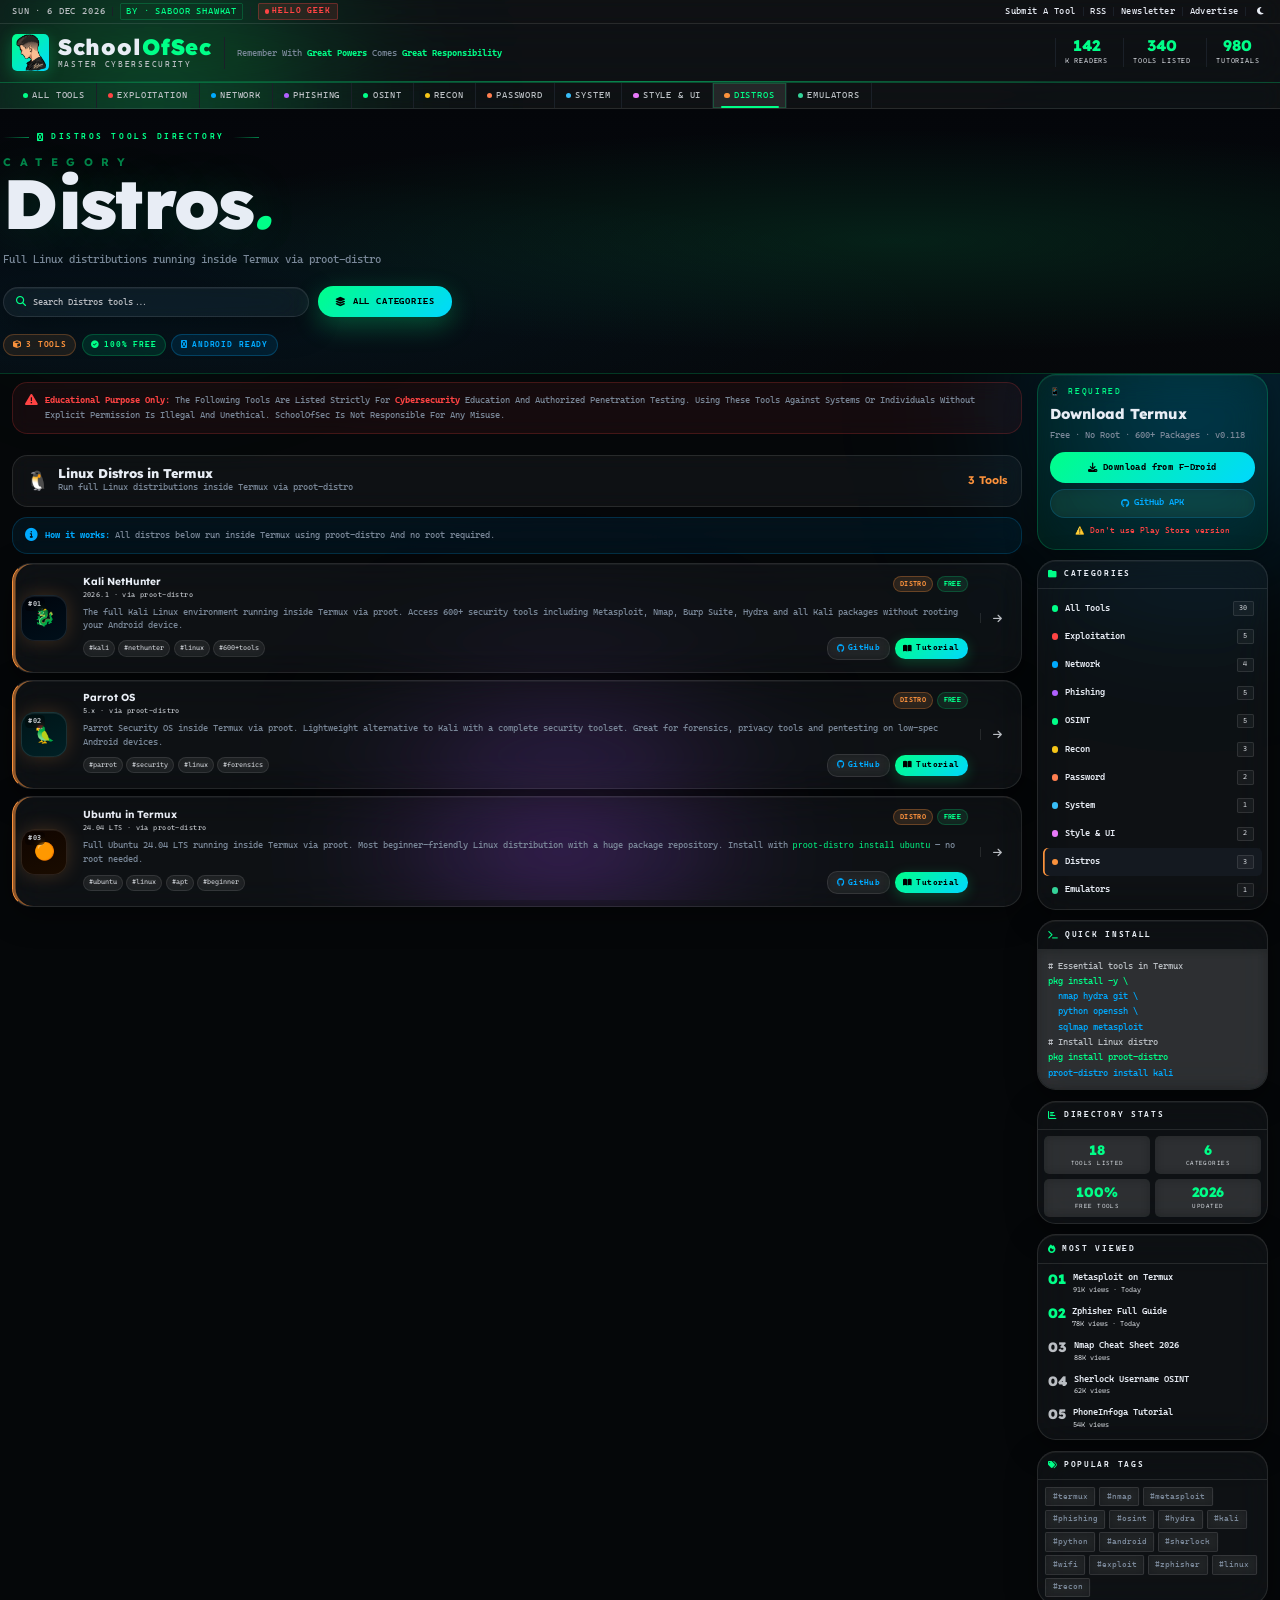
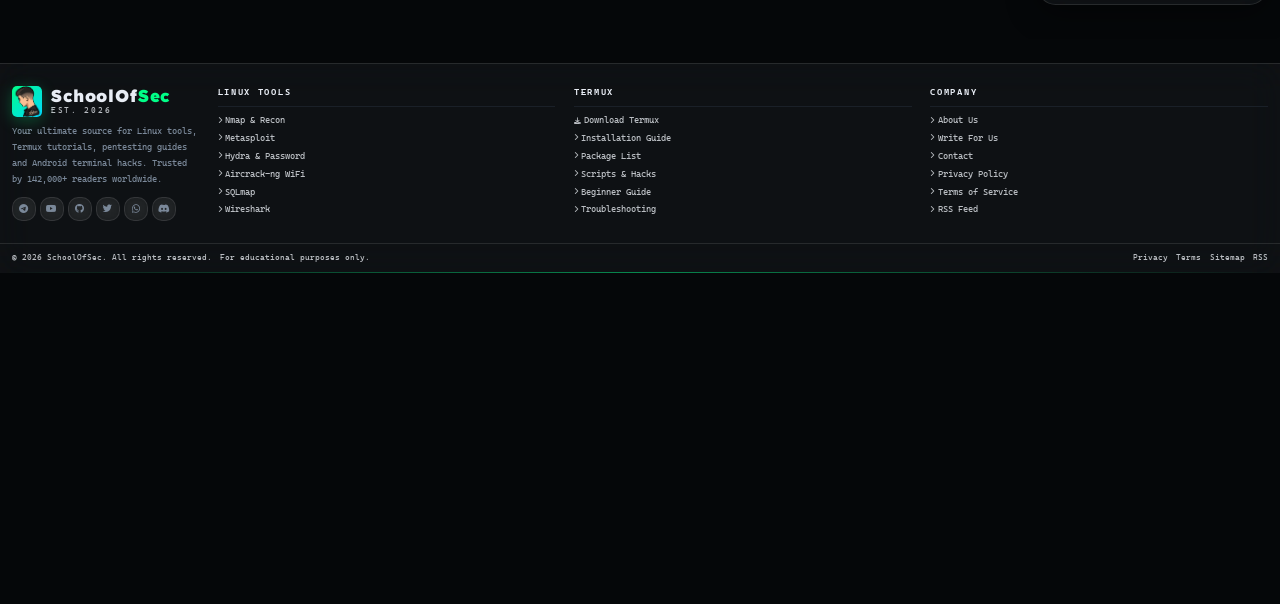
==== commit 88bf8309: "Add target='_self' to links in distros.html Updated links to include target='_self' for consistency." ====
--- a/distros.html
+++ b/distros.html
@@ -90,17 +90,17 @@
 </div>
 
 <div class="cat-strip"><div class="cs-inner">
-<a href="index.html" class="cs-btn"><span class="cs-dot" style="background:var(--g)"></span>All Tools</a>
-<a href="exploitation.html" class="cs-btn"><span class="cs-dot" style="background:#ff4444"></span>Exploitation</a>
-<a href="network.html" class="cs-btn"><span class="cs-dot" style="background:#00aaff"></span>Network</a>
-<a href="phishing.html" class="cs-btn"><span class="cs-dot" style="background:#b060ff"></span>Phishing</a>
-<a href="osint.html" class="cs-btn"><span class="cs-dot" style="background:#00ff88"></span>OSINT</a>
-<a href="recon.html" class="cs-btn"><span class="cs-dot" style="background:#f5c518"></span>Recon</a>
-<a href="password.html" class="cs-btn"><span class="cs-dot" style="background:#ff7f50"></span>Password</a>
-<a href="system.html" class="cs-btn"><span class="cs-dot" style="background:#38bdf8"></span>System</a>
-<a href="style-ui.html" class="cs-btn"><span class="cs-dot" style="background:#e879f9"></span>Style & UI</a>
-<a href="distros.html" class="cs-btn act"><span class="cs-dot" style="background:#fb923c"></span>Distros</a>
-<a href="emulators.html" class="cs-btn"><span class="cs-dot" style="background:#34d399"></span>Emulators</a>
+<a href="index.html" target="_self" class="cs-btn"><span class="cs-dot" style="background:var(--g)"></span>All Tools</a>
+<a href="exploitation.html" target="_self" class="cs-btn"><span class="cs-dot" style="background:#ff4444"></span>Exploitation</a>
+<a href="network.html" target="_self" class="cs-btn"><span class="cs-dot" style="background:#00aaff"></span>Network</a>
+<a href="phishing.html" target="_self" class="cs-btn"><span class="cs-dot" style="background:#b060ff"></span>Phishing</a>
+<a href="osint.html" target="_self" class="cs-btn"><span class="cs-dot" style="background:#00ff88"></span>OSINT</a>
+<a href="recon.html" target="_self" class="cs-btn"><span class="cs-dot" style="background:#f5c518"></span>Recon</a>
+<a href="password.html" target="_self" class="cs-btn"><span class="cs-dot" style="background:#ff7f50"></span>Password</a>
+<a href="system.html" target="_self" class="cs-btn"><span class="cs-dot" style="background:#38bdf8"></span>System</a>
+<a href="style-ui.html" target="_self" class="cs-btn"><span class="cs-dot" style="background:#e879f9"></span>Style & UI</a>
+<a href="distros.html" target="_self" class="cs-btn act"><span class="cs-dot" style="background:#fb923c"></span>Distros</a>
+<a href="emulators.html" target="_self" class="cs-btn"><span class="cs-dot" style="background:#34d399"></span>Emulators</a>
 </div></div>
 
 <div class="kali-hero" style="min-height:0">
@@ -122,7 +122,7 @@
           <i class="fa fa-search kali-search-ico"></i>
           <input type="text" class="kali-search-input" placeholder="Search Distros tools..." id="heroSearch" oninput="liveSearch(this.value)"/>
         </div>
-        <a href="index.html" class="kali-cta"><i class="fa fa-layer-group"></i> All Categories</a>
+        <a href="index.html" target="_self" class="kali-cta"><i class="fa fa-layer-group"></i> All Categories</a>
       </div>
       <div class="kali-badges">
         <span class="kali-badge" style="background:#fb923c1a;color:#fb923c;border:1px solid #fb923c40"><i class="fa fa-cube"></i> 3 Tools</span>
@@ -227,17 +227,17 @@
 </div>
 </div>
 <div class="widget"><div class="w-hd"><div class="w-title"><i class="fa fa-folder"></i> Categories</div></div><div class="w-bd" style="padding:6px">
-<a href="index.html" class="cat-list-item"><div class="cli-left"><div class="cli-dot" style="background:var(--g)"></div><span class="cli-name">All Tools</span></div><span class="cli-count">30</span></a>
-<a href="exploitation.html" class="cat-list-item"><div class="cli-left"><div class="cli-dot" style="background:#ff4444"></div><span class="cli-name">Exploitation</span></div><span class="cli-count">5</span></a>
-<a href="network.html" class="cat-list-item"><div class="cli-left"><div class="cli-dot" style="background:#00aaff"></div><span class="cli-name">Network</span></div><span class="cli-count">4</span></a>
-<a href="phishing.html" class="cat-list-item"><div class="cli-left"><div class="cli-dot" style="background:#b060ff"></div><span class="cli-name">Phishing</span></div><span class="cli-count">5</span></a>
-<a href="osint.html" class="cat-list-item"><div class="cli-left"><div class="cli-dot" style="background:#00ff88"></div><span class="cli-name">OSINT</span></div><span class="cli-count">5</span></a>
-<a href="recon.html" class="cat-list-item"><div class="cli-left"><div class="cli-dot" style="background:#f5c518"></div><span class="cli-name">Recon</span></div><span class="cli-count">3</span></a>
-<a href="password.html" class="cat-list-item"><div class="cli-left"><div class="cli-dot" style="background:#ff7f50"></div><span class="cli-name">Password</span></div><span class="cli-count">2</span></a>
-<a href="system.html" class="cat-list-item"><div class="cli-left"><div class="cli-dot" style="background:#38bdf8"></div><span class="cli-name">System</span></div><span class="cli-count">1</span></a>
-<a href="style-ui.html" class="cat-list-item"><div class="cli-left"><div class="cli-dot" style="background:#e879f9"></div><span class="cli-name">Style & UI</span></div><span class="cli-count">2</span></a>
-<a href="distros.html" class="cat-list-item" style="background:var(--bg3);box-shadow:inset 2px 0 0 #fb923c"><div class="cli-left"><div class="cli-dot" style="background:#fb923c"></div><span class="cli-name">Distros</span></div><span class="cli-count">3</span></a>
-<a href="emulators.html" class="cat-list-item"><div class="cli-left"><div class="cli-dot" style="background:#34d399"></div><span class="cli-name">Emulators</span></div><span class="cli-count">1</span></a>
+<a href="index.html" target="_self" class="cat-list-item"><div class="cli-left"><div class="cli-dot" style="background:var(--g)"></div><span class="cli-name">All Tools</span></div><span class="cli-count">30</span></a>
+<a href="exploitation.html" target="_self" class="cat-list-item"><div class="cli-left"><div class="cli-dot" style="background:#ff4444"></div><span class="cli-name">Exploitation</span></div><span class="cli-count">5</span></a>
+<a href="network.html" target="_self" class="cat-list-item"><div class="cli-left"><div class="cli-dot" style="background:#00aaff"></div><span class="cli-name">Network</span></div><span class="cli-count">4</span></a>
+<a href="phishing.html" target="_self" class="cat-list-item"><div class="cli-left"><div class="cli-dot" style="background:#b060ff"></div><span class="cli-name">Phishing</span></div><span class="cli-count">5</span></a>
+<a href="osint.html" target="_self" class="cat-list-item"><div class="cli-left"><div class="cli-dot" style="background:#00ff88"></div><span class="cli-name">OSINT</span></div><span class="cli-count">5</span></a>
+<a href="recon.html" target="_self" class="cat-list-item"><div class="cli-left"><div class="cli-dot" style="background:#f5c518"></div><span class="cli-name">Recon</span></div><span class="cli-count">3</span></a>
+<a href="password.html" target="_self" class="cat-list-item"><div class="cli-left"><div class="cli-dot" style="background:#ff7f50"></div><span class="cli-name">Password</span></div><span class="cli-count">2</span></a>
+<a href="system.html" target="_self" class="cat-list-item"><div class="cli-left"><div class="cli-dot" style="background:#38bdf8"></div><span class="cli-name">System</span></div><span class="cli-count">1</span></a>
+<a href="style-ui.html" target="_self" class="cat-list-item"><div class="cli-left"><div class="cli-dot" style="background:#e879f9"></div><span class="cli-name">Style & UI</span></div><span class="cli-count">2</span></a>
+<a href="distros.html" target="_self" class="cat-list-item" style="background:var(--bg3);box-shadow:inset 2px 0 0 #fb923c"><div class="cli-left"><div class="cli-dot" style="background:#fb923c"></div><span class="cli-name">Distros</span></div><span class="cli-count">3</span></a>
+<a href="emulators.html" target="_self" class="cat-list-item"><div class="cli-left"><div class="cli-dot" style="background:#34d399"></div><span class="cli-name">Emulators</span></div><span class="cli-count">1</span></a>
 </div></div>
 <div class="widget">
 <div class="w-hd"><div class="w-title"><i class="fa fa-terminal"></i> Quick Install</div></div>
@@ -306,10 +306,10 @@
 <div>
 <div class="fc-t">Linux Tools</div>
 <ul class="f-links">
-<li><a href="network.html"><i class="fa fa-chevron-right"></i>Nmap &amp; Recon</a></li>
-<li><a href="exploitation.html"><i class="fa fa-chevron-right"></i>Metasploit</a></li>
-<li><a href="password.html"><i class="fa fa-chevron-right"></i>Hydra &amp; Password</a></li>
-<li><a href="network.html"><i class="fa fa-chevron-right"></i>Aircrack-ng WiFi</a></li>
+<li><a href="network.html" target="_self"><i class="fa fa-chevron-right"></i>Nmap &amp; Recon</a></li>
+<li><a href="exploitation.html" target="_self"><i class="fa fa-chevron-right"></i>Metasploit</a></li>
+<li><a href="password.html" target="_self"><i class="fa fa-chevron-right"></i>Hydra &amp; Password</a></li>
+<li><a href="network.html" target="_self"><i class="fa fa-chevron-right"></i>Aircrack-ng WiFi</a></li>
 <li><a href="#"><i class="fa fa-chevron-right"></i>SQLmap</a></li>
 <li><a href="#"><i class="fa fa-chevron-right"></i>Wireshark</a></li>
 </ul>
